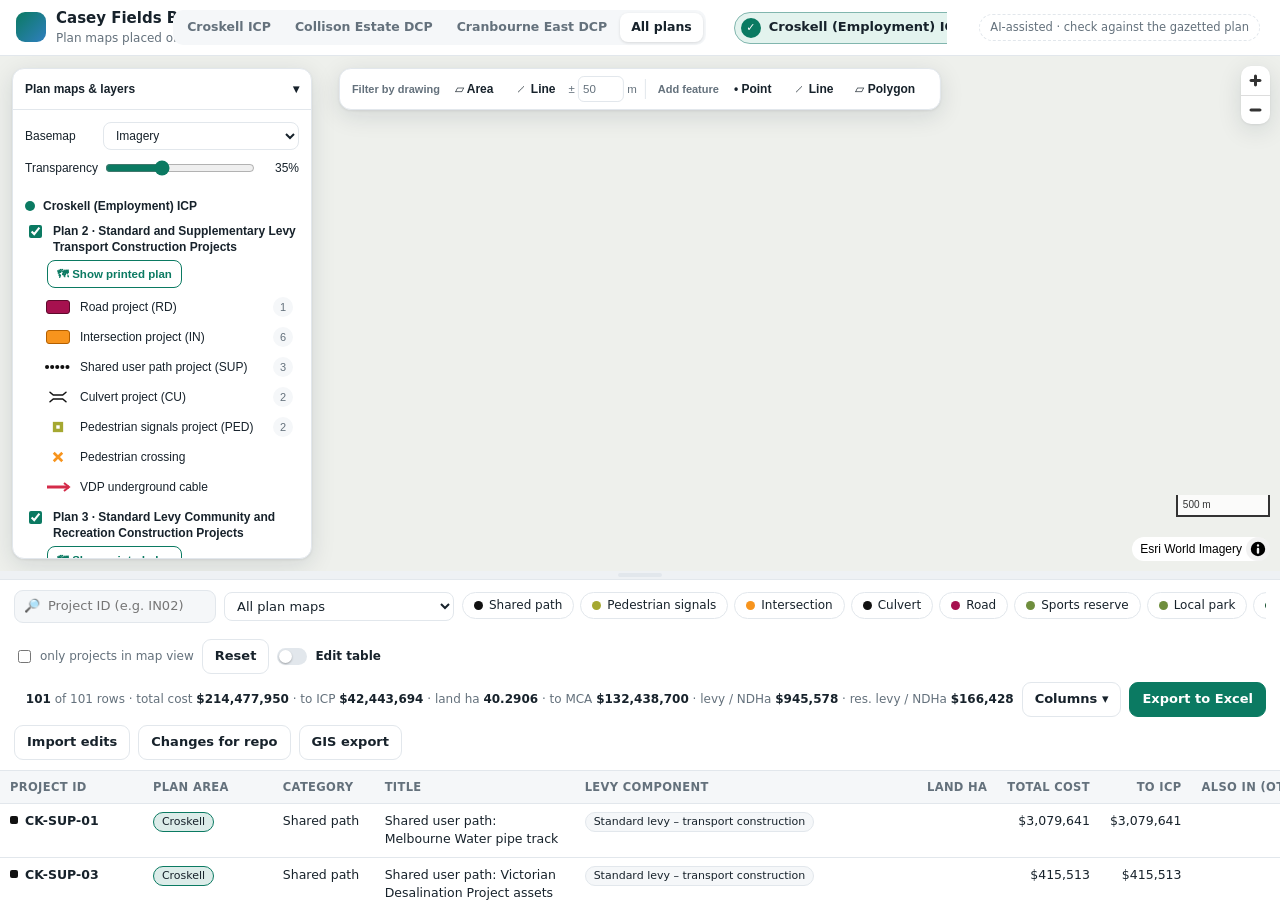
==== index.html @ d3251fd8 "Publish 467328dfe896e232217fe17256a6d4e05c3e0ce3" ====
<!doctype html>
<html lang="en"><head><meta charset="utf-8"><meta name="viewport" content="width=device-width, initial-scale=1">
<title>Casey Fields Boulevard Plans</title>
<link rel="stylesheet" href="common/vendor/maplibre-gl.css"><link rel="stylesheet" href="common/viewer.css">
</head><body>
<script src="common/vendor/maplibre-gl.js"></script><script src="common/vendor/glyphs.js"></script><script src="common/vendor/xlsx.full.min.js"></script><script src="common/vendor/turf.min.js"></script>
<script src="croskell/data.js"></script><script src="collison/data.js"></script><script src="cranbourneeast/data.js"></script><script src="common/viewer.js"></script>
</body></html>
---- common/vendor/maplibre-gl.css ----
.maplibregl-map{font:12px/20px Helvetica Neue,Arial,Helvetica,sans-serif;overflow:hidden;position:relative;-webkit-tap-highlight-color:rgb(0 0 0/0)}.maplibregl-canvas{left:0;position:absolute;top:0}.maplibregl-map:fullscreen{height:100%;width:100%}.maplibregl-ctrl-group button.maplibregl-ctrl-compass{touch-action:none}.maplibregl-canvas-container.maplibregl-interactive,.maplibregl-ctrl-group button.maplibregl-ctrl-compass{cursor:grab;-webkit-user-select:none;-moz-user-select:none;user-select:none}.maplibregl-canvas-container.maplibregl-interactive.maplibregl-track-pointer{cursor:pointer}.maplibregl-canvas-container.maplibregl-interactive:active,.maplibregl-ctrl-group button.maplibregl-ctrl-compass:active{cursor:grabbing}.maplibregl-canvas-container.maplibregl-touch-zoom-rotate,.maplibregl-canvas-container.maplibregl-touch-zoom-rotate .maplibregl-canvas{touch-action:pan-x pan-y}.maplibregl-canvas-container.maplibregl-touch-drag-pan,.maplibregl-canvas-container.maplibregl-touch-drag-pan .maplibregl-canvas{touch-action:pinch-zoom}.maplibregl-canvas-container.maplibregl-touch-zoom-rotate.maplibregl-touch-drag-pan,.maplibregl-canvas-container.maplibregl-touch-zoom-rotate.maplibregl-touch-drag-pan .maplibregl-canvas{touch-action:none}.maplibregl-canvas-container.maplibregl-touch-drag-pan.maplibregl-cooperative-gestures,.maplibregl-canvas-container.maplibregl-touch-drag-pan.maplibregl-cooperative-gestures .maplibregl-canvas{touch-action:pan-x pan-y}.maplibregl-ctrl-bottom-left,.maplibregl-ctrl-bottom-right,.maplibregl-ctrl-top-left,.maplibregl-ctrl-top-right{pointer-events:none;position:absolute;z-index:2}.maplibregl-ctrl-top-left{left:0;top:0}.maplibregl-ctrl-top-right{right:0;top:0}.maplibregl-ctrl-bottom-left{bottom:0;left:0}.maplibregl-ctrl-bottom-right{bottom:0;right:0}.maplibregl-ctrl{clear:both;pointer-events:auto;transform:translate(0)}.maplibregl-ctrl-top-left .maplibregl-ctrl{float:left;margin:10px 0 0 10px}.maplibregl-ctrl-top-right .maplibregl-ctrl{float:right;margin:10px 10px 0 0}.maplibregl-ctrl-bottom-left .maplibregl-ctrl{float:left;margin:0 0 10px 10px}.maplibregl-ctrl-bottom-right .maplibregl-ctrl{float:right;margin:0 10px 10px 0}.maplibregl-ctrl-group{background:#fff;border-radius:4px}.maplibregl-ctrl-group:not(:empty){box-shadow:0 0 0 2px rgba(0,0,0,.1)}@media (forced-colors:active){.maplibregl-ctrl-group:not(:empty){box-shadow:0 0 0 2px ButtonText}}.maplibregl-ctrl-group button{background-color:transparent;border:0;box-sizing:border-box;cursor:pointer;display:block;height:29px;outline:none;padding:0;width:29px}.maplibregl-ctrl-group button+button{border-top:1px solid #ddd}.maplibregl-ctrl button .maplibregl-ctrl-icon{background-position:50%;background-repeat:no-repeat;display:block;height:100%;width:100%}@media (forced-colors:active){.maplibregl-ctrl-icon{background-color:transparent}.maplibregl-ctrl-group button+button{border-top:1px solid ButtonText}}.maplibregl-ctrl button::-moz-focus-inner{border:0;padding:0}.maplibregl-ctrl-attrib-button:focus,.maplibregl-ctrl-group button:focus{box-shadow:0 0 2px 2px #0096ff}.maplibregl-ctrl button:disabled{cursor:not-allowed}.maplibregl-ctrl button:disabled .maplibregl-ctrl-icon{opacity:.25}.maplibregl-ctrl button:not(:disabled):hover{background-color:rgb(0 0 0/5%)}.maplibregl-ctrl-group button:focus:focus-visible{box-shadow:0 0 2px 2px #0096ff}.maplibregl-ctrl-group button:focus:not(:focus-visible){box-shadow:none}.maplibregl-ctrl-group button:focus:first-child{border-radius:4px 4px 0 0}.maplibregl-ctrl-group button:focus:last-child{border-radius:0 0 4px 4px}.maplibregl-ctrl-group button:focus:only-child{border-radius:inherit}.maplibregl-ctrl button.maplibregl-ctrl-zoom-out .maplibregl-ctrl-icon{background-image:url("data:image/svg+xml;charset=utf-8,%3Csvg xmlns='http://www.w3.org/2000/svg' width='29' height='29' fill='%23333' viewBox='0 0 29 29'%3E%3Cpath d='M10 13c-.75 0-1.5.75-1.5 1.5S9.25 16 10 16h9c.75 0 1.5-.75 1.5-1.5S19.75 13 19 13z'/%3E%3C/svg%3E")}.maplibregl-ctrl button.maplibregl-ctrl-zoom-in .maplibregl-ctrl-icon{background-image:url("data:image/svg+xml;charset=utf-8,%3Csvg xmlns='http://www.w3.org/2000/svg' width='29' height='29' fill='%23333' viewBox='0 0 29 29'%3E%3Cpath d='M14.5 8.5c-.75 0-1.5.75-1.5 1.5v3h-3c-.75 0-1.5.75-1.5 1.5S9.25 16 10 16h3v3c0 .75.75 1.5 1.5 1.5S16 19.75 16 19v-3h3c.75 0 1.5-.75 1.5-1.5S19.75 13 19 13h-3v-3c0-.75-.75-1.5-1.5-1.5'/%3E%3C/svg%3E")}@media (forced-colors:active){.maplibregl-ctrl button.maplibregl-ctrl-zoom-out .maplibregl-ctrl-icon{background-image:url("data:image/svg+xml;charset=utf-8,%3Csvg xmlns='http://www.w3.org/2000/svg' width='29' height='29' fill='%23fff' viewBox='0 0 29 29'%3E%3Cpath d='M10 13c-.75 0-1.5.75-1.5 1.5S9.25 16 10 16h9c.75 0 1.5-.75 1.5-1.5S19.75 13 19 13z'/%3E%3C/svg%3E")}.maplibregl-ctrl button.maplibregl-ctrl-zoom-in .maplibregl-ctrl-icon{background-image:url("data:image/svg+xml;charset=utf-8,%3Csvg xmlns='http://www.w3.org/2000/svg' width='29' height='29' fill='%23fff' viewBox='0 0 29 29'%3E%3Cpath d='M14.5 8.5c-.75 0-1.5.75-1.5 1.5v3h-3c-.75 0-1.5.75-1.5 1.5S9.25 16 10 16h3v3c0 .75.75 1.5 1.5 1.5S16 19.75 16 19v-3h3c.75 0 1.5-.75 1.5-1.5S19.75 13 19 13h-3v-3c0-.75-.75-1.5-1.5-1.5'/%3E%3C/svg%3E")}}@media (forced-colors:active) and (prefers-color-scheme:light){.maplibregl-ctrl button.maplibregl-ctrl-zoom-out .maplibregl-ctrl-icon{background-image:url("data:image/svg+xml;charset=utf-8,%3Csvg xmlns='http://www.w3.org/2000/svg' width='29' height='29' viewBox='0 0 29 29'%3E%3Cpath d='M10 13c-.75 0-1.5.75-1.5 1.5S9.25 16 10 16h9c.75 0 1.5-.75 1.5-1.5S19.75 13 19 13z'/%3E%3C/svg%3E")}.maplibregl-ctrl button.maplibregl-ctrl-zoom-in .maplibregl-ctrl-icon{background-image:url("data:image/svg+xml;charset=utf-8,%3Csvg xmlns='http://www.w3.org/2000/svg' width='29' height='29' viewBox='0 0 29 29'%3E%3Cpath d='M14.5 8.5c-.75 0-1.5.75-1.5 1.5v3h-3c-.75 0-1.5.75-1.5 1.5S9.25 16 10 16h3v3c0 .75.75 1.5 1.5 1.5S16 19.75 16 19v-3h3c.75 0 1.5-.75 1.5-1.5S19.75 13 19 13h-3v-3c0-.75-.75-1.5-1.5-1.5'/%3E%3C/svg%3E")}}.maplibregl-ctrl button.maplibregl-ctrl-fullscreen .maplibregl-ctrl-icon{background-image:url("data:image/svg+xml;charset=utf-8,%3Csvg xmlns='http://www.w3.org/2000/svg' width='29' height='29' fill='%23333' viewBox='0 0 29 29'%3E%3Cpath d='M24 16v5.5c0 1.75-.75 2.5-2.5 2.5H16v-1l3-1.5-4-5.5 1-1 5.5 4 1.5-3zM6 16l1.5 3 5.5-4 1 1-4 5.5 3 1.5v1H7.5C5.75 24 5 23.25 5 21.5V16zm7-11v1l-3 1.5 4 5.5-1 1-5.5-4L6 13H5V7.5C5 5.75 5.75 5 7.5 5zm11 2.5c0-1.75-.75-2.5-2.5-2.5H16v1l3 1.5-4 5.5 1 1 5.5-4 1.5 3h1z'/%3E%3C/svg%3E")}.maplibregl-ctrl button.maplibregl-ctrl-shrink .maplibregl-ctrl-icon{background-image:url("data:image/svg+xml;charset=utf-8,%3Csvg xmlns='http://www.w3.org/2000/svg' width='29' height='29' viewBox='0 0 29 29'%3E%3Cpath d='M18.5 16c-1.75 0-2.5.75-2.5 2.5V24h1l1.5-3 5.5 4 1-1-4-5.5 3-1.5v-1zM13 18.5c0-1.75-.75-2.5-2.5-2.5H5v1l3 1.5L4 24l1 1 5.5-4 1.5 3h1zm3-8c0 1.75.75 2.5 2.5 2.5H24v-1l-3-1.5L25 5l-1-1-5.5 4L17 5h-1zM10.5 13c1.75 0 2.5-.75 2.5-2.5V5h-1l-1.5 3L5 4 4 5l4 5.5L5 12v1z'/%3E%3C/svg%3E")}@media (forced-colors:active){.maplibregl-ctrl button.maplibregl-ctrl-fullscreen .maplibregl-ctrl-icon{background-image:url("data:image/svg+xml;charset=utf-8,%3Csvg xmlns='http://www.w3.org/2000/svg' width='29' height='29' fill='%23fff' viewBox='0 0 29 29'%3E%3Cpath d='M24 16v5.5c0 1.75-.75 2.5-2.5 2.5H16v-1l3-1.5-4-5.5 1-1 5.5 4 1.5-3zM6 16l1.5 3 5.5-4 1 1-4 5.5 3 1.5v1H7.5C5.75 24 5 23.25 5 21.5V16zm7-11v1l-3 1.5 4 5.5-1 1-5.5-4L6 13H5V7.5C5 5.75 5.75 5 7.5 5zm11 2.5c0-1.75-.75-2.5-2.5-2.5H16v1l3 1.5-4 5.5 1 1 5.5-4 1.5 3h1z'/%3E%3C/svg%3E")}.maplibregl-ctrl button.maplibregl-ctrl-shrink .maplibregl-ctrl-icon{background-image:url("data:image/svg+xml;charset=utf-8,%3Csvg xmlns='http://www.w3.org/2000/svg' width='29' height='29' fill='%23fff' viewBox='0 0 29 29'%3E%3Cpath d='M18.5 16c-1.75 0-2.5.75-2.5 2.5V24h1l1.5-3 5.5 4 1-1-4-5.5 3-1.5v-1zM13 18.5c0-1.75-.75-2.5-2.5-2.5H5v1l3 1.5L4 24l1 1 5.5-4 1.5 3h1zm3-8c0 1.75.75 2.5 2.5 2.5H24v-1l-3-1.5L25 5l-1-1-5.5 4L17 5h-1zM10.5 13c1.75 0 2.5-.75 2.5-2.5V5h-1l-1.5 3L5 4 4 5l4 5.5L5 12v1z'/%3E%3C/svg%3E")}}@media (forced-colors:active) and (prefers-color-scheme:light){.maplibregl-ctrl button.maplibregl-ctrl-fullscreen .maplibregl-ctrl-icon{background-image:url("data:image/svg+xml;charset=utf-8,%3Csvg xmlns='http://www.w3.org/2000/svg' width='29' height='29' viewBox='0 0 29 29'%3E%3Cpath d='M24 16v5.5c0 1.75-.75 2.5-2.5 2.5H16v-1l3-1.5-4-5.5 1-1 5.5 4 1.5-3zM6 16l1.5 3 5.5-4 1 1-4 5.5 3 1.5v1H7.5C5.75 24 5 23.25 5 21.5V16zm7-11v1l-3 1.5 4 5.5-1 1-5.5-4L6 13H5V7.5C5 5.75 5.75 5 7.5 5zm11 2.5c0-1.75-.75-2.5-2.5-2.5H16v1l3 1.5-4 5.5 1 1 5.5-4 1.5 3h1z'/%3E%3C/svg%3E")}.maplibregl-ctrl button.maplibregl-ctrl-shrink .maplibregl-ctrl-icon{background-image:url("data:image/svg+xml;charset=utf-8,%3Csvg xmlns='http://www.w3.org/2000/svg' width='29' height='29' viewBox='0 0 29 29'%3E%3Cpath d='M18.5 16c-1.75 0-2.5.75-2.5 2.5V24h1l1.5-3 5.5 4 1-1-4-5.5 3-1.5v-1zM13 18.5c0-1.75-.75-2.5-2.5-2.5H5v1l3 1.5L4 24l1 1 5.5-4 1.5 3h1zm3-8c0 1.75.75 2.5 2.5 2.5H24v-1l-3-1.5L25 5l-1-1-5.5 4L17 5h-1zM10.5 13c1.75 0 2.5-.75 2.5-2.5V5h-1l-1.5 3L5 4 4 5l4 5.5L5 12v1z'/%3E%3C/svg%3E")}}.maplibregl-ctrl button.maplibregl-ctrl-compass .maplibregl-ctrl-icon{background-image:url("data:image/svg+xml;charset=utf-8,%3Csvg xmlns='http://www.w3.org/2000/svg' width='29' height='29' fill='%23333' viewBox='0 0 29 29'%3E%3Cpath d='m10.5 14 4-8 4 8z'/%3E%3Cpath fill='%23ccc' d='m10.5 16 4 8 4-8z'/%3E%3C/svg%3E")}@media (forced-colors:active){.maplibregl-ctrl button.maplibregl-ctrl-compass .maplibregl-ctrl-icon{background-image:url("data:image/svg+xml;charset=utf-8,%3Csvg xmlns='http://www.w3.org/2000/svg' width='29' height='29' fill='%23fff' viewBox='0 0 29 29'%3E%3Cpath d='m10.5 14 4-8 4 8z'/%3E%3Cpath fill='%23ccc' d='m10.5 16 4 8 4-8z'/%3E%3C/svg%3E")}}@media (forced-colors:active) and (prefers-color-scheme:light){.maplibregl-ctrl button.maplibregl-ctrl-compass .maplibregl-ctrl-icon{background-image:url("data:image/svg+xml;charset=utf-8,%3Csvg xmlns='http://www.w3.org/2000/svg' width='29' height='29' viewBox='0 0 29 29'%3E%3Cpath d='m10.5 14 4-8 4 8z'/%3E%3Cpath fill='%23ccc' d='m10.5 16 4 8 4-8z'/%3E%3C/svg%3E")}}.maplibregl-ctrl button.maplibregl-ctrl-terrain .maplibregl-ctrl-icon{background-image:url("data:image/svg+xml;charset=utf-8,%3Csvg xmlns='http://www.w3.org/2000/svg' width='22' height='22' fill='%23333' viewBox='0 0 22 22'%3E%3Cpath d='m1.754 13.406 4.453-4.851 3.09 3.09 3.281 3.277.969-.969-3.309-3.312 3.844-4.121 6.148 6.886h1.082v-.855l-7.207-8.07-4.84 5.187L6.169 6.57l-5.48 5.965v.871ZM.688 16.844h20.625v1.375H.688Zm0 0'/%3E%3C/svg%3E")}.maplibregl-ctrl button.maplibregl-ctrl-terrain-enabled .maplibregl-ctrl-icon{background-image:url("data:image/svg+xml;charset=utf-8,%3Csvg xmlns='http://www.w3.org/2000/svg' width='22' height='22' fill='%2333b5e5' viewBox='0 0 22 22'%3E%3Cpath d='m1.754 13.406 4.453-4.851 3.09 3.09 3.281 3.277.969-.969-3.309-3.312 3.844-4.121 6.148 6.886h1.082v-.855l-7.207-8.07-4.84 5.187L6.169 6.57l-5.48 5.965v.871ZM.688 16.844h20.625v1.375H.688Zm0 0'/%3E%3C/svg%3E")}.maplibregl-ctrl button.maplibregl-ctrl-geolocate .maplibregl-ctrl-icon{background-image:url("data:image/svg+xml;charset=utf-8,%3Csvg xmlns='http://www.w3.org/2000/svg' width='29' height='29' fill='%23333' viewBox='0 0 20 20'%3E%3Cpath d='M10 4C9 4 9 5 9 5v.1A5 5 0 0 0 5.1 9H5s-1 0-1 1 1 1 1 1h.1A5 5 0 0 0 9 14.9v.1s0 1 1 1 1-1 1-1v-.1a5 5 0 0 0 3.9-3.9h.1s1 0 1-1-1-1-1-1h-.1A5 5 0 0 0 11 5.1V5s0-1-1-1m0 2.5a3.5 3.5 0 1 1 0 7 3.5 3.5 0 1 1 0-7'/%3E%3Ccircle cx='10' cy='10' r='2'/%3E%3C/svg%3E")}.maplibregl-ctrl button.maplibregl-ctrl-geolocate:disabled .maplibregl-ctrl-icon{background-image:url("data:image/svg+xml;charset=utf-8,%3Csvg xmlns='http://www.w3.org/2000/svg' width='29' height='29' fill='%23aaa' viewBox='0 0 20 20'%3E%3Cpath d='M10 4C9 4 9 5 9 5v.1A5 5 0 0 0 5.1 9H5s-1 0-1 1 1 1 1 1h.1A5 5 0 0 0 9 14.9v.1s0 1 1 1 1-1 1-1v-.1a5 5 0 0 0 3.9-3.9h.1s1 0 1-1-1-1-1-1h-.1A5 5 0 0 0 11 5.1V5s0-1-1-1m0 2.5a3.5 3.5 0 1 1 0 7 3.5 3.5 0 1 1 0-7'/%3E%3Ccircle cx='10' cy='10' r='2'/%3E%3Cpath fill='red' d='m14 5 1 1-9 9-1-1z'/%3E%3C/svg%3E")}.maplibregl-ctrl button.maplibregl-ctrl-geolocate.maplibregl-ctrl-geolocate-active .maplibregl-ctrl-icon{background-image:url("data:image/svg+xml;charset=utf-8,%3Csvg xmlns='http://www.w3.org/2000/svg' width='29' height='29' fill='%2333b5e5' viewBox='0 0 20 20'%3E%3Cpath d='M10 4C9 4 9 5 9 5v.1A5 5 0 0 0 5.1 9H5s-1 0-1 1 1 1 1 1h.1A5 5 0 0 0 9 14.9v.1s0 1 1 1 1-1 1-1v-.1a5 5 0 0 0 3.9-3.9h.1s1 0 1-1-1-1-1-1h-.1A5 5 0 0 0 11 5.1V5s0-1-1-1m0 2.5a3.5 3.5 0 1 1 0 7 3.5 3.5 0 1 1 0-7'/%3E%3Ccircle cx='10' cy='10' r='2'/%3E%3C/svg%3E")}.maplibregl-ctrl button.maplibregl-ctrl-geolocate.maplibregl-ctrl-geolocate-active-error .maplibregl-ctrl-icon{background-image:url("data:image/svg+xml;charset=utf-8,%3Csvg xmlns='http://www.w3.org/2000/svg' width='29' height='29' fill='%23e58978' viewBox='0 0 20 20'%3E%3Cpath d='M10 4C9 4 9 5 9 5v.1A5 5 0 0 0 5.1 9H5s-1 0-1 1 1 1 1 1h.1A5 5 0 0 0 9 14.9v.1s0 1 1 1 1-1 1-1v-.1a5 5 0 0 0 3.9-3.9h.1s1 0 1-1-1-1-1-1h-.1A5 5 0 0 0 11 5.1V5s0-1-1-1m0 2.5a3.5 3.5 0 1 1 0 7 3.5 3.5 0 1 1 0-7'/%3E%3Ccircle cx='10' cy='10' r='2'/%3E%3C/svg%3E")}.maplibregl-ctrl button.maplibregl-ctrl-geolocate.maplibregl-ctrl-geolocate-background .maplibregl-ctrl-icon{background-image:url("data:image/svg+xml;charset=utf-8,%3Csvg xmlns='http://www.w3.org/2000/svg' width='29' height='29' fill='%2333b5e5' viewBox='0 0 20 20'%3E%3Cpath d='M10 4C9 4 9 5 9 5v.1A5 5 0 0 0 5.1 9H5s-1 0-1 1 1 1 1 1h.1A5 5 0 0 0 9 14.9v.1s0 1 1 1 1-1 1-1v-.1a5 5 0 0 0 3.9-3.9h.1s1 0 1-1-1-1-1-1h-.1A5 5 0 0 0 11 5.1V5s0-1-1-1m0 2.5a3.5 3.5 0 1 1 0 7 3.5 3.5 0 1 1 0-7'/%3E%3C/svg%3E")}.maplibregl-ctrl button.maplibregl-ctrl-geolocate.maplibregl-ctrl-geolocate-background-error .maplibregl-ctrl-icon{background-image:url("data:image/svg+xml;charset=utf-8,%3Csvg xmlns='http://www.w3.org/2000/svg' width='29' height='29' fill='%23e54e33' viewBox='0 0 20 20'%3E%3Cpath d='M10 4C9 4 9 5 9 5v.1A5 5 0 0 0 5.1 9H5s-1 0-1 1 1 1 1 1h.1A5 5 0 0 0 9 14.9v.1s0 1 1 1 1-1 1-1v-.1a5 5 0 0 0 3.9-3.9h.1s1 0 1-1-1-1-1-1h-.1A5 5 0 0 0 11 5.1V5s0-1-1-1m0 2.5a3.5 3.5 0 1 1 0 7 3.5 3.5 0 1 1 0-7'/%3E%3C/svg%3E")}.maplibregl-ctrl button.maplibregl-ctrl-geolocate.maplibregl-ctrl-geolocate-waiting .maplibregl-ctrl-icon{animation:maplibregl-spin 2s linear infinite}@media (forced-colors:active){.maplibregl-ctrl button.maplibregl-ctrl-geolocate .maplibregl-ctrl-icon{background-image:url("data:image/svg+xml;charset=utf-8,%3Csvg xmlns='http://www.w3.org/2000/svg' width='29' height='29' fill='%23fff' viewBox='0 0 20 20'%3E%3Cpath d='M10 4C9 4 9 5 9 5v.1A5 5 0 0 0 5.1 9H5s-1 0-1 1 1 1 1 1h.1A5 5 0 0 0 9 14.9v.1s0 1 1 1 1-1 1-1v-.1a5 5 0 0 0 3.9-3.9h.1s1 0 1-1-1-1-1-1h-.1A5 5 0 0 0 11 5.1V5s0-1-1-1m0 2.5a3.5 3.5 0 1 1 0 7 3.5 3.5 0 1 1 0-7'/%3E%3Ccircle cx='10' cy='10' r='2'/%3E%3C/svg%3E")}.maplibregl-ctrl button.maplibregl-ctrl-geolocate:disabled .maplibregl-ctrl-icon{background-image:url("data:image/svg+xml;charset=utf-8,%3Csvg xmlns='http://www.w3.org/2000/svg' width='29' height='29' fill='%23999' viewBox='0 0 20 20'%3E%3Cpath d='M10 4C9 4 9 5 9 5v.1A5 5 0 0 0 5.1 9H5s-1 0-1 1 1 1 1 1h.1A5 5 0 0 0 9 14.9v.1s0 1 1 1 1-1 1-1v-.1a5 5 0 0 0 3.9-3.9h.1s1 0 1-1-1-1-1-1h-.1A5 5 0 0 0 11 5.1V5s0-1-1-1m0 2.5a3.5 3.5 0 1 1 0 7 3.5 3.5 0 1 1 0-7'/%3E%3Ccircle cx='10' cy='10' r='2'/%3E%3Cpath fill='red' d='m14 5 1 1-9 9-1-1z'/%3E%3C/svg%3E")}.maplibregl-ctrl button.maplibregl-ctrl-geolocate.maplibregl-ctrl-geolocate-active .maplibregl-ctrl-icon{background-image:url("data:image/svg+xml;charset=utf-8,%3Csvg xmlns='http://www.w3.org/2000/svg' width='29' height='29' fill='%2333b5e5' viewBox='0 0 20 20'%3E%3Cpath d='M10 4C9 4 9 5 9 5v.1A5 5 0 0 0 5.1 9H5s-1 0-1 1 1 1 1 1h.1A5 5 0 0 0 9 14.9v.1s0 1 1 1 1-1 1-1v-.1a5 5 0 0 0 3.9-3.9h.1s1 0 1-1-1-1-1-1h-.1A5 5 0 0 0 11 5.1V5s0-1-1-1m0 2.5a3.5 3.5 0 1 1 0 7 3.5 3.5 0 1 1 0-7'/%3E%3Ccircle cx='10' cy='10' r='2'/%3E%3C/svg%3E")}.maplibregl-ctrl button.maplibregl-ctrl-geolocate.maplibregl-ctrl-geolocate-active-error .maplibregl-ctrl-icon{background-image:url("data:image/svg+xml;charset=utf-8,%3Csvg xmlns='http://www.w3.org/2000/svg' width='29' height='29' fill='%23e58978' viewBox='0 0 20 20'%3E%3Cpath d='M10 4C9 4 9 5 9 5v.1A5 5 0 0 0 5.1 9H5s-1 0-1 1 1 1 1 1h.1A5 5 0 0 0 9 14.9v.1s0 1 1 1 1-1 1-1v-.1a5 5 0 0 0 3.9-3.9h.1s1 0 1-1-1-1-1-1h-.1A5 5 0 0 0 11 5.1V5s0-1-1-1m0 2.5a3.5 3.5 0 1 1 0 7 3.5 3.5 0 1 1 0-7'/%3E%3Ccircle cx='10' cy='10' r='2'/%3E%3C/svg%3E")}.maplibregl-ctrl button.maplibregl-ctrl-geolocate.maplibregl-ctrl-geolocate-background .maplibregl-ctrl-icon{background-image:url("data:image/svg+xml;charset=utf-8,%3Csvg xmlns='http://www.w3.org/2000/svg' width='29' height='29' fill='%2333b5e5' viewBox='0 0 20 20'%3E%3Cpath d='M10 4C9 4 9 5 9 5v.1A5 5 0 0 0 5.1 9H5s-1 0-1 1 1 1 1 1h.1A5 5 0 0 0 9 14.9v.1s0 1 1 1 1-1 1-1v-.1a5 5 0 0 0 3.9-3.9h.1s1 0 1-1-1-1-1-1h-.1A5 5 0 0 0 11 5.1V5s0-1-1-1m0 2.5a3.5 3.5 0 1 1 0 7 3.5 3.5 0 1 1 0-7'/%3E%3C/svg%3E")}.maplibregl-ctrl button.maplibregl-ctrl-geolocate.maplibregl-ctrl-geolocate-background-error .maplibregl-ctrl-icon{background-image:url("data:image/svg+xml;charset=utf-8,%3Csvg xmlns='http://www.w3.org/2000/svg' width='29' height='29' fill='%23e54e33' viewBox='0 0 20 20'%3E%3Cpath d='M10 4C9 4 9 5 9 5v.1A5 5 0 0 0 5.1 9H5s-1 0-1 1 1 1 1 1h.1A5 5 0 0 0 9 14.9v.1s0 1 1 1 1-1 1-1v-.1a5 5 0 0 0 3.9-3.9h.1s1 0 1-1-1-1-1-1h-.1A5 5 0 0 0 11 5.1V5s0-1-1-1m0 2.5a3.5 3.5 0 1 1 0 7 3.5 3.5 0 1 1 0-7'/%3E%3C/svg%3E")}}@media (forced-colors:active) and (prefers-color-scheme:light){.maplibregl-ctrl button.maplibregl-ctrl-geolocate .maplibregl-ctrl-icon{background-image:url("data:image/svg+xml;charset=utf-8,%3Csvg xmlns='http://www.w3.org/2000/svg' width='29' height='29' viewBox='0 0 20 20'%3E%3Cpath d='M10 4C9 4 9 5 9 5v.1A5 5 0 0 0 5.1 9H5s-1 0-1 1 1 1 1 1h.1A5 5 0 0 0 9 14.9v.1s0 1 1 1 1-1 1-1v-.1a5 5 0 0 0 3.9-3.9h.1s1 0 1-1-1-1-1-1h-.1A5 5 0 0 0 11 5.1V5s0-1-1-1m0 2.5a3.5 3.5 0 1 1 0 7 3.5 3.5 0 1 1 0-7'/%3E%3Ccircle cx='10' cy='10' r='2'/%3E%3C/svg%3E")}.maplibregl-ctrl button.maplibregl-ctrl-geolocate:disabled .maplibregl-ctrl-icon{background-image:url("data:image/svg+xml;charset=utf-8,%3Csvg xmlns='http://www.w3.org/2000/svg' width='29' height='29' fill='%23666' viewBox='0 0 20 20'%3E%3Cpath d='M10 4C9 4 9 5 9 5v.1A5 5 0 0 0 5.1 9H5s-1 0-1 1 1 1 1 1h.1A5 5 0 0 0 9 14.9v.1s0 1 1 1 1-1 1-1v-.1a5 5 0 0 0 3.9-3.9h.1s1 0 1-1-1-1-1-1h-.1A5 5 0 0 0 11 5.1V5s0-1-1-1m0 2.5a3.5 3.5 0 1 1 0 7 3.5 3.5 0 1 1 0-7'/%3E%3Ccircle cx='10' cy='10' r='2'/%3E%3Cpath fill='red' d='m14 5 1 1-9 9-1-1z'/%3E%3C/svg%3E")}}@keyframes maplibregl-spin{0%{transform:rotate(0deg)}to{transform:rotate(1turn)}}a.maplibregl-ctrl-logo{background-image:url("data:image/svg+xml;charset=utf-8,%3Csvg xmlns='http://www.w3.org/2000/svg' width='88' height='23' fill='none'%3E%3Cpath fill='%23000' fill-opacity='.4' fill-rule='evenodd' d='M17.408 16.796h-1.827l2.501-12.095h.198l3.324 6.533.988 2.19.988-2.19 3.258-6.533h.181l2.6 12.095h-1.81l-1.218-5.644-.362-1.71-.658 1.71-2.929 5.644h-.098l-2.914-5.644-.757-1.71-.345 1.71zm1.958-3.42-.726 3.663a1.255 1.255 0 0 1-1.232 1.011h-1.827a1.255 1.255 0 0 1-1.229-1.509l2.501-12.095a1.255 1.255 0 0 1 1.23-1.001h.197a1.25 1.25 0 0 1 1.12.685l3.19 6.273 3.125-6.263a1.25 1.25 0 0 1 1.123-.695h.181a1.255 1.255 0 0 1 1.227.991l1.443 6.71a5 5 0 0 1 .314-.787l.009-.016a4.6 4.6 0 0 1 1.777-1.887c.782-.46 1.668-.667 2.611-.667a4.6 4.6 0 0 1 1.7.32l.306.134c.21-.16.474-.256.759-.256h1.694a1.255 1.255 0 0 1 1.212.925 1.255 1.255 0 0 1 1.212-.925h1.711c.284 0 .545.094.755.252.613-.3 1.312-.45 2.075-.45 1.356 0 2.557.445 3.482 1.4q.47.48.763 1.064V4.701a1.255 1.255 0 0 1 1.255-1.255h1.86A1.255 1.255 0 0 1 54.44 4.7v9.194h2.217c.19 0 .37.043.532.118v-4.77c0-.356.147-.678.385-.906a2.42 2.42 0 0 1-.682-1.71c0-.665.267-1.253.735-1.7a2.45 2.45 0 0 1 1.722-.674 2.43 2.43 0 0 1 1.705.675q.318.302.504.683V4.7a1.255 1.255 0 0 1 1.255-1.255h1.744A1.255 1.255 0 0 1 65.812 4.7v3.335a4.8 4.8 0 0 1 1.526-.246c.938 0 1.817.214 2.59.69a4.47 4.47 0 0 1 1.67 1.743v-.98a1.255 1.255 0 0 1 1.256-1.256h1.777c.233 0 .451.064.639.174a3.4 3.4 0 0 1 1.567-.372c.346 0 .861.02 1.285.232a1.25 1.25 0 0 1 .689 1.004 4.7 4.7 0 0 1 .853-.588c.795-.44 1.675-.647 2.61-.647 1.385 0 2.65.39 3.525 1.396.836.938 1.168 2.173 1.168 3.528q-.001.515-.056 1.051a1.255 1.255 0 0 1-.947 1.09l.408.952a1.255 1.255 0 0 1-.477 1.552c-.418.268-.92.463-1.458.612-.613.171-1.304.244-2.049.244-1.06 0-2.043-.207-2.886-.698l-.015-.008c-.798-.48-1.419-1.135-1.818-1.963l-.004-.008a5.8 5.8 0 0 1-.548-2.512q0-.429.053-.843a1.3 1.3 0 0 1-.333-.086l-.166-.004c-.223 0-.426.062-.643.228-.03.024-.142.139-.142.59v3.883a1.255 1.255 0 0 1-1.256 1.256h-1.777a1.255 1.255 0 0 1-1.256-1.256V15.69l-.032.057a4.8 4.8 0 0 1-1.86 1.833 5.04 5.04 0 0 1-2.484.634 4.5 4.5 0 0 1-1.935-.424 1.25 1.25 0 0 1-.764.258h-1.71a1.255 1.255 0 0 1-1.256-1.255V7.687a2.4 2.4 0 0 1-.428.625c.253.23.412.561.412.93v7.553a1.255 1.255 0 0 1-1.256 1.255h-1.843a1.25 1.25 0 0 1-.894-.373c-.228.23-.544.373-.894.373H51.32a1.255 1.255 0 0 1-1.256-1.255v-1.251l-.061.117a4.7 4.7 0 0 1-1.782 1.884 4.77 4.77 0 0 1-2.485.67 5.6 5.6 0 0 1-1.485-.188l.009 2.764a1.255 1.255 0 0 1-1.255 1.259h-1.729a1.255 1.255 0 0 1-1.255-1.255v-3.537a1.255 1.255 0 0 1-1.167.793h-1.679a1.25 1.25 0 0 1-.77-.263 4.5 4.5 0 0 1-1.945.429c-.885 0-1.724-.21-2.495-.632l-.017-.01a5 5 0 0 1-1.081-.836 1.255 1.255 0 0 1-1.254 1.312h-1.81a1.255 1.255 0 0 1-1.228-.99l-.782-3.625-2.044 3.939a1.25 1.25 0 0 1-1.115.676h-.098a1.25 1.25 0 0 1-1.116-.68l-2.061-3.994zM35.92 16.63l.207-.114.223-.15q.493-.356.735-.785l.061-.118.033 1.332h1.678V9.242h-1.694l-.033 1.267q-.133-.329-.526-.658l-.032-.028a3.2 3.2 0 0 0-.668-.428l-.27-.12a3.3 3.3 0 0 0-1.235-.23q-1.136-.001-1.974.493a3.36 3.36 0 0 0-1.3 1.382q-.445.89-.444 2.074 0 1.2.51 2.107a3.8 3.8 0 0 0 1.382 1.381 3.9 3.9 0 0 0 1.893.477q.795 0 1.455-.33zm-2.789-5.38q-.576.675-.575 1.762 0 1.102.559 1.794.576.675 1.645.675a2.25 2.25 0 0 0 .934-.19 2.2 2.2 0 0 0 .468-.29l.178-.161a2.2 2.2 0 0 0 .397-.561q.244-.5.244-1.15v-.115q0-.708-.296-1.267l-.043-.077a2.2 2.2 0 0 0-.633-.709l-.13-.086-.047-.028a2.1 2.1 0 0 0-1.073-.285q-1.052 0-1.629.692zm2.316 2.706c.163-.17.28-.407.28-.83v-.114c0-.292-.06-.508-.15-.68a.96.96 0 0 0-.353-.389.85.85 0 0 0-.464-.127c-.4 0-.56.114-.664.239l-.01.012c-.148.174-.275.45-.275.945 0 .506.122.801.27.99.097.11.266.224.68.224.303 0 .504-.09.687-.269zm7.545 1.705a2.6 2.6 0 0 0 .331.423q.319.33.755.548l.173.074q.65.255 1.49.255 1.02 0 1.844-.493a3.45 3.45 0 0 0 1.316-1.4q.493-.904.493-2.089 0-1.909-.988-2.913-.988-1.02-2.584-1.02-.898 0-1.575.347a3 3 0 0 0-.415.262l-.199.166a3.4 3.4 0 0 0-.64.82V9.242h-1.712v11.553h1.729l-.017-5.134zm.53-1.138q.206.29.48.5l.155.11.053.034q.51.296 1.119.297 1.07 0 1.645-.675.577-.69.576-1.762 0-1.119-.576-1.777-.558-.675-1.645-.675-.435 0-.835.16a2 2 0 0 0-.284.136 2 2 0 0 0-.363.254 2.2 2.2 0 0 0-.46.569l-.082.162a2.6 2.6 0 0 0-.213 1.072v.115q0 .707.296 1.267l.135.211zm.964-.818a1.1 1.1 0 0 0 .367.385.94.94 0 0 0 .476.118c.423 0 .59-.117.687-.23.159-.194.28-.478.28-.95 0-.53-.133-.8-.266-.952l-.021-.025c-.078-.094-.231-.221-.68-.221a1 1 0 0 0-.503.135l-.012.007a.86.86 0 0 0-.335.343c-.073.133-.132.324-.132.614v.115a1.4 1.4 0 0 0 .14.66zm15.7-6.222q.347-.346.346-.856a1.05 1.05 0 0 0-.345-.79 1.18 1.18 0 0 0-.84-.329q-.51 0-.855.33a1.05 1.05 0 0 0-.346.79q0 .51.346.855.345.346.856.346.51 0 .839-.346zm4.337 9.314.033-1.332q.191.403.59.747l.098.081a4 4 0 0 0 .316.224l.223.122a3.2 3.2 0 0 0 1.44.322 3.8 3.8 0 0 0 1.875-.477 3.5 3.5 0 0 0 1.382-1.366q.527-.89.526-2.09 0-1.184-.444-2.073a3.24 3.24 0 0 0-1.283-1.399q-.823-.51-1.942-.51a3.5 3.5 0 0 0-1.527.344l-.086.043-.165.09a3 3 0 0 0-.33.214q-.432.315-.656.707a2 2 0 0 0-.099.198l.082-1.283V4.701h-1.744v12.095zm.473-2.509a2.5 2.5 0 0 0 .566.7q.117.098.245.18l.144.08a2.1 2.1 0 0 0 .975.232q1.07 0 1.645-.675.576-.69.576-1.778 0-1.102-.576-1.777-.56-.691-1.645-.692a2.2 2.2 0 0 0-1.015.235q-.22.113-.415.282l-.15.142a2.1 2.1 0 0 0-.42.594q-.223.479-.223 1.1v.115q0 .705.293 1.26zm2.616-.293c.157-.191.28-.479.28-.967 0-.51-.13-.79-.276-.961l-.021-.026c-.082-.1-.232-.225-.67-.225a.87.87 0 0 0-.681.279l-.012.011c-.154.155-.274.38-.274.807v.115c0 .285.057.499.144.669a1.1 1.1 0 0 0 .367.405c.137.082.28.123.455.123.423 0 .59-.118.686-.23zm8.266-3.013q.345-.13.724-.14l.069-.002q.493 0 .642.099l.247-1.794q-.196-.099-.717-.099a2.3 2.3 0 0 0-.545.063 2 2 0 0 0-.411.148 2.2 2.2 0 0 0-.4.249 2.5 2.5 0 0 0-.485.499 2.7 2.7 0 0 0-.32.581l-.05.137v-1.48h-1.778v7.553h1.777v-3.884q0-.546.159-.943a1.5 1.5 0 0 1 .466-.636 2.5 2.5 0 0 1 .399-.253 2 2 0 0 1 .224-.099zm9.784 2.656.05-.922q0-1.743-.856-2.698-.838-.97-2.584-.97-1.119-.001-2.007.493a3.46 3.46 0 0 0-1.4 1.382q-.493.906-.493 2.106 0 1.07.428 1.975.428.89 1.332 1.432.906.526 2.255.526.973 0 1.668-.185l.044-.012.135-.04q.613-.184.984-.421l-.542-1.267q-.3.162-.642.274l-.297.087q-.51.131-1.3.131-.954 0-1.497-.444a1.6 1.6 0 0 1-.192-.193q-.366-.44-.512-1.234l-.004-.021zm-5.427-1.256-.003.022h3.752v-.138q-.011-.727-.288-1.118a1 1 0 0 0-.156-.176q-.46-.428-1.316-.428-.986 0-1.494.604-.379.45-.494 1.234zm-27.053 2.77V4.7h-1.86v12.095h5.333V15.15zm7.103-5.908v7.553h-1.843V9.242h1.843z'/%3E%3Cpath fill='%23fff' d='m19.63 11.151-.757-1.71-.345 1.71-1.12 5.644h-1.827L18.083 4.7h.197l3.325 6.533.988 2.19.988-2.19L26.839 4.7h.181l2.6 12.095h-1.81l-1.218-5.644-.362-1.71-.658 1.71-2.93 5.644h-.098l-2.913-5.644zm14.836 5.81q-1.02 0-1.893-.478a3.8 3.8 0 0 1-1.381-1.382q-.51-.906-.51-2.106 0-1.185.444-2.074a3.36 3.36 0 0 1 1.3-1.382q.839-.494 1.974-.494a3.3 3.3 0 0 1 1.234.231 3.3 3.3 0 0 1 .97.575q.396.33.527.659l.033-1.267h1.694v7.553H37.18l-.033-1.332q-.279.593-1.02 1.053a3.17 3.17 0 0 1-1.662.444zm.296-1.482q.938 0 1.58-.642.642-.66.642-1.711v-.115q0-.708-.296-1.267a2.2 2.2 0 0 0-.807-.872 2.1 2.1 0 0 0-1.119-.313q-1.053 0-1.629.692-.575.675-.575 1.76 0 1.103.559 1.795.577.675 1.645.675zm6.521-6.237h1.711v1.4q.906-1.597 2.83-1.597 1.596 0 2.584 1.02.988 1.005.988 2.914 0 1.185-.493 2.09a3.46 3.46 0 0 1-1.316 1.399 3.5 3.5 0 0 1-1.844.493q-.954 0-1.662-.329a2.67 2.67 0 0 1-1.086-.97l.017 5.134h-1.728zm4.048 6.22q1.07 0 1.645-.674.577-.69.576-1.762 0-1.119-.576-1.777-.558-.675-1.645-.675-.592 0-1.12.296-.51.28-.822.823-.296.527-.296 1.234v.115q0 .708.296 1.267.313.543.823.855.51.296 1.119.297z'/%3E%3Cpath fill='%23e1e3e9' d='M51.325 4.7h1.86v10.45h3.473v1.646h-5.333zm7.12 4.542h1.843v7.553h-1.843zm.905-1.415a1.16 1.16 0 0 1-.856-.346 1.17 1.17 0 0 1-.346-.856 1.05 1.05 0 0 1 .346-.79q.346-.329.856-.329.494 0 .839.33a1.05 1.05 0 0 1 .345.79 1.16 1.16 0 0 1-.345.855q-.33.346-.84.346zm7.875 9.133a3.17 3.17 0 0 1-1.662-.444q-.723-.46-1.004-1.053l-.033 1.332h-1.71V4.701h1.743v4.657l-.082 1.283q.279-.658 1.086-1.119a3.5 3.5 0 0 1 1.778-.477q1.119 0 1.942.51a3.24 3.24 0 0 1 1.283 1.4q.445.888.444 2.072 0 1.201-.526 2.09a3.5 3.5 0 0 1-1.382 1.366 3.8 3.8 0 0 1-1.876.477zm-.296-1.481q1.069 0 1.645-.675.577-.69.577-1.778 0-1.102-.577-1.776-.56-.691-1.645-.692a2.12 2.12 0 0 0-1.58.659q-.642.641-.642 1.694v.115q0 .71.296 1.267a2.4 2.4 0 0 0 .807.872 2.1 2.1 0 0 0 1.119.313zm5.927-6.237h1.777v1.481q.263-.757.856-1.217a2.14 2.14 0 0 1 1.349-.46q.527 0 .724.098l-.247 1.794q-.149-.099-.642-.099-.774 0-1.416.494-.626.493-.626 1.58v3.883h-1.777V9.242zm9.534 7.718q-1.35 0-2.255-.526-.904-.543-1.332-1.432a4.6 4.6 0 0 1-.428-1.975q0-1.2.493-2.106a3.46 3.46 0 0 1 1.4-1.382q.889-.495 2.007-.494 1.744 0 2.584.97.855.956.856 2.7 0 .444-.05.92h-5.43q.18 1.005.708 1.45.542.443 1.497.443.79 0 1.3-.131a4 4 0 0 0 .938-.362l.542 1.267q-.411.263-1.119.46-.708.198-1.711.197zm1.596-4.558q.016-1.02-.444-1.432-.46-.428-1.316-.428-1.728 0-1.991 1.86z'/%3E%3Cpath d='M5.074 15.948a.484.657 0 0 0-.486.659v1.84a.484.657 0 0 0 .486.659h4.101a.484.657 0 0 0 .486-.659v-1.84a.484.657 0 0 0-.486-.659zm3.56 1.16H5.617v.838h3.017z' style='fill:%23fff;fill-rule:evenodd;stroke-width:1.03600001'/%3E%3Cg style='stroke-width:1.12603545'%3E%3Cpath d='M-9.408-1.416c-3.833-.025-7.056 2.912-7.08 6.615-.02 3.08 1.653 4.832 3.107 6.268.903.892 1.721 1.74 2.32 2.902l-.525-.004c-.543-.003-.992.304-1.24.639a1.87 1.87 0 0 0-.362 1.121l-.011 1.877c-.003.402.104.787.347 1.125.244.338.688.653 1.23.656l4.142.028c.542.003.99-.306 1.238-.641a1.87 1.87 0 0 0 .363-1.121l.012-1.875a1.87 1.87 0 0 0-.348-1.127c-.243-.338-.688-.653-1.23-.656l-.518-.004c.597-1.145 1.425-1.983 2.348-2.87 1.473-1.414 3.18-3.149 3.2-6.226-.016-3.59-2.923-6.684-6.993-6.707m-.006 1.1v.002c3.274.02 5.92 2.532 5.9 5.6-.017 2.706-1.39 4.026-2.863 5.44-1.034.994-2.118 2.033-2.814 3.633-.018.041-.052.055-.075.065q-.013.004-.02.01a.34.34 0 0 1-.226.084.34.34 0 0 1-.224-.086l-.092-.077c-.699-1.615-1.768-2.669-2.781-3.67-1.454-1.435-2.797-2.762-2.78-5.478.02-3.067 2.7-5.545 5.975-5.523m-.02 2.826c-1.62-.01-2.944 1.315-2.955 2.96-.01 1.646 1.295 2.988 2.916 2.999h.002c1.621.01 2.943-1.316 2.953-2.961.011-1.646-1.294-2.988-2.916-2.998m-.005 1.1c1.017.006 1.829.83 1.822 1.89s-.83 1.874-1.848 1.867c-1.018-.006-1.829-.83-1.822-1.89s.83-1.874 1.848-1.868m-2.155 11.857 4.14.025c.271.002.49.305.487.676l-.013 1.875c-.003.37-.224.67-.495.668l-4.14-.025c-.27-.002-.487-.306-.485-.676l.012-1.875c.003-.37.224-.67.494-.668' style='color:%23000;font-style:normal;font-variant:normal;font-weight:400;font-stretch:normal;font-size:medium;line-height:normal;font-family:sans-serif;font-variant-ligatures:normal;font-variant-position:normal;font-variant-caps:normal;font-variant-numeric:normal;font-variant-alternates:normal;font-feature-settings:normal;text-indent:0;text-align:start;text-decoration:none;text-decoration-line:none;text-decoration-style:solid;text-decoration-color:%23000;letter-spacing:normal;word-spacing:normal;text-transform:none;writing-mode:lr-tb;direction:ltr;text-orientation:mixed;dominant-baseline:auto;baseline-shift:baseline;text-anchor:start;white-space:normal;shape-padding:0;clip-rule:evenodd;display:inline;overflow:visible;visibility:visible;opacity:1;isolation:auto;mix-blend-mode:normal;color-interpolation:sRGB;color-interpolation-filters:linearRGB;solid-color:%23000;solid-opacity:1;vector-effect:none;fill:%23000;fill-opacity:.4;fill-rule:evenodd;stroke:none;stroke-width:2.47727823;stroke-linecap:butt;stroke-linejoin:miter;stroke-miterlimit:4;stroke-dasharray:none;stroke-dashoffset:0;stroke-opacity:1;color-rendering:auto;image-rendering:auto;shape-rendering:auto;text-rendering:auto' transform='translate(15.553 2.85)scale(.88807)'/%3E%3Cpath d='M-9.415-.316C-12.69-.338-15.37 2.14-15.39 5.207c-.017 2.716 1.326 4.041 2.78 5.477 1.013 1 2.081 2.055 2.78 3.67l.092.076a.34.34 0 0 0 .225.086.34.34 0 0 0 .227-.083l.019-.01c.022-.009.057-.024.074-.064.697-1.6 1.78-2.64 2.814-3.634 1.473-1.414 2.847-2.733 2.864-5.44.02-3.067-2.627-5.58-5.901-5.601m-.057 8.784c1.621.011 2.944-1.315 2.955-2.96.01-1.646-1.295-2.988-2.916-2.999-1.622-.01-2.945 1.315-2.955 2.96s1.295 2.989 2.916 3' style='clip-rule:evenodd;fill:%23e1e3e9;fill-opacity:1;fill-rule:evenodd;stroke:none;stroke-width:2.47727823;stroke-miterlimit:4;stroke-dasharray:none;stroke-opacity:.4' transform='translate(15.553 2.85)scale(.88807)'/%3E%3Cpath d='M-11.594 15.465c-.27-.002-.492.297-.494.668l-.012 1.876c-.003.371.214.673.485.675l4.14.027c.271.002.492-.298.495-.668l.012-1.877c.003-.37-.215-.672-.485-.674z' style='clip-rule:evenodd;fill:%23fff;fill-opacity:1;fill-rule:evenodd;stroke:none;stroke-width:2.47727823;stroke-miterlimit:4;stroke-dasharray:none;stroke-opacity:.4' transform='translate(15.553 2.85)scale(.88807)'/%3E%3C/g%3E%3C/svg%3E");background-repeat:no-repeat;cursor:pointer;display:block;height:23px;margin:0 0 -4px -4px;overflow:hidden;width:88px}a.maplibregl-ctrl-logo.maplibregl-compact{width:14px}@media (forced-colors:active){a.maplibregl-ctrl-logo{background-color:transparent;background-image:url("data:image/svg+xml;charset=utf-8,%3Csvg xmlns='http://www.w3.org/2000/svg' width='88' height='23' fill='none'%3E%3Cpath fill='%23000' fill-opacity='.4' fill-rule='evenodd' d='M17.408 16.796h-1.827l2.501-12.095h.198l3.324 6.533.988 2.19.988-2.19 3.258-6.533h.181l2.6 12.095h-1.81l-1.218-5.644-.362-1.71-.658 1.71-2.929 5.644h-.098l-2.914-5.644-.757-1.71-.345 1.71zm1.958-3.42-.726 3.663a1.255 1.255 0 0 1-1.232 1.011h-1.827a1.255 1.255 0 0 1-1.229-1.509l2.501-12.095a1.255 1.255 0 0 1 1.23-1.001h.197a1.25 1.25 0 0 1 1.12.685l3.19 6.273 3.125-6.263a1.25 1.25 0 0 1 1.123-.695h.181a1.255 1.255 0 0 1 1.227.991l1.443 6.71a5 5 0 0 1 .314-.787l.009-.016a4.6 4.6 0 0 1 1.777-1.887c.782-.46 1.668-.667 2.611-.667a4.6 4.6 0 0 1 1.7.32l.306.134c.21-.16.474-.256.759-.256h1.694a1.255 1.255 0 0 1 1.212.925 1.255 1.255 0 0 1 1.212-.925h1.711c.284 0 .545.094.755.252.613-.3 1.312-.45 2.075-.45 1.356 0 2.557.445 3.482 1.4q.47.48.763 1.064V4.701a1.255 1.255 0 0 1 1.255-1.255h1.86A1.255 1.255 0 0 1 54.44 4.7v9.194h2.217c.19 0 .37.043.532.118v-4.77c0-.356.147-.678.385-.906a2.42 2.42 0 0 1-.682-1.71c0-.665.267-1.253.735-1.7a2.45 2.45 0 0 1 1.722-.674 2.43 2.43 0 0 1 1.705.675q.318.302.504.683V4.7a1.255 1.255 0 0 1 1.255-1.255h1.744A1.255 1.255 0 0 1 65.812 4.7v3.335a4.8 4.8 0 0 1 1.526-.246c.938 0 1.817.214 2.59.69a4.47 4.47 0 0 1 1.67 1.743v-.98a1.255 1.255 0 0 1 1.256-1.256h1.777c.233 0 .451.064.639.174a3.4 3.4 0 0 1 1.567-.372c.346 0 .861.02 1.285.232a1.25 1.25 0 0 1 .689 1.004 4.7 4.7 0 0 1 .853-.588c.795-.44 1.675-.647 2.61-.647 1.385 0 2.65.39 3.525 1.396.836.938 1.168 2.173 1.168 3.528q-.001.515-.056 1.051a1.255 1.255 0 0 1-.947 1.09l.408.952a1.255 1.255 0 0 1-.477 1.552c-.418.268-.92.463-1.458.612-.613.171-1.304.244-2.049.244-1.06 0-2.043-.207-2.886-.698l-.015-.008c-.798-.48-1.419-1.135-1.818-1.963l-.004-.008a5.8 5.8 0 0 1-.548-2.512q0-.429.053-.843a1.3 1.3 0 0 1-.333-.086l-.166-.004c-.223 0-.426.062-.643.228-.03.024-.142.139-.142.59v3.883a1.255 1.255 0 0 1-1.256 1.256h-1.777a1.255 1.255 0 0 1-1.256-1.256V15.69l-.032.057a4.8 4.8 0 0 1-1.86 1.833 5.04 5.04 0 0 1-2.484.634 4.5 4.5 0 0 1-1.935-.424 1.25 1.25 0 0 1-.764.258h-1.71a1.255 1.255 0 0 1-1.256-1.255V7.687a2.4 2.4 0 0 1-.428.625c.253.23.412.561.412.93v7.553a1.255 1.255 0 0 1-1.256 1.255h-1.843a1.25 1.25 0 0 1-.894-.373c-.228.23-.544.373-.894.373H51.32a1.255 1.255 0 0 1-1.256-1.255v-1.251l-.061.117a4.7 4.7 0 0 1-1.782 1.884 4.77 4.77 0 0 1-2.485.67 5.6 5.6 0 0 1-1.485-.188l.009 2.764a1.255 1.255 0 0 1-1.255 1.259h-1.729a1.255 1.255 0 0 1-1.255-1.255v-3.537a1.255 1.255 0 0 1-1.167.793h-1.679a1.25 1.25 0 0 1-.77-.263 4.5 4.5 0 0 1-1.945.429c-.885 0-1.724-.21-2.495-.632l-.017-.01a5 5 0 0 1-1.081-.836 1.255 1.255 0 0 1-1.254 1.312h-1.81a1.255 1.255 0 0 1-1.228-.99l-.782-3.625-2.044 3.939a1.25 1.25 0 0 1-1.115.676h-.098a1.25 1.25 0 0 1-1.116-.68l-2.061-3.994zM35.92 16.63l.207-.114.223-.15q.493-.356.735-.785l.061-.118.033 1.332h1.678V9.242h-1.694l-.033 1.267q-.133-.329-.526-.658l-.032-.028a3.2 3.2 0 0 0-.668-.428l-.27-.12a3.3 3.3 0 0 0-1.235-.23q-1.136-.001-1.974.493a3.36 3.36 0 0 0-1.3 1.382q-.445.89-.444 2.074 0 1.2.51 2.107a3.8 3.8 0 0 0 1.382 1.381 3.9 3.9 0 0 0 1.893.477q.795 0 1.455-.33zm-2.789-5.38q-.576.675-.575 1.762 0 1.102.559 1.794.576.675 1.645.675a2.25 2.25 0 0 0 .934-.19 2.2 2.2 0 0 0 .468-.29l.178-.161a2.2 2.2 0 0 0 .397-.561q.244-.5.244-1.15v-.115q0-.708-.296-1.267l-.043-.077a2.2 2.2 0 0 0-.633-.709l-.13-.086-.047-.028a2.1 2.1 0 0 0-1.073-.285q-1.052 0-1.629.692zm2.316 2.706c.163-.17.28-.407.28-.83v-.114c0-.292-.06-.508-.15-.68a.96.96 0 0 0-.353-.389.85.85 0 0 0-.464-.127c-.4 0-.56.114-.664.239l-.01.012c-.148.174-.275.45-.275.945 0 .506.122.801.27.99.097.11.266.224.68.224.303 0 .504-.09.687-.269zm7.545 1.705a2.6 2.6 0 0 0 .331.423q.319.33.755.548l.173.074q.65.255 1.49.255 1.02 0 1.844-.493a3.45 3.45 0 0 0 1.316-1.4q.493-.904.493-2.089 0-1.909-.988-2.913-.988-1.02-2.584-1.02-.898 0-1.575.347a3 3 0 0 0-.415.262l-.199.166a3.4 3.4 0 0 0-.64.82V9.242h-1.712v11.553h1.729l-.017-5.134zm.53-1.138q.206.29.48.5l.155.11.053.034q.51.296 1.119.297 1.07 0 1.645-.675.577-.69.576-1.762 0-1.119-.576-1.777-.558-.675-1.645-.675-.435 0-.835.16a2 2 0 0 0-.284.136 2 2 0 0 0-.363.254 2.2 2.2 0 0 0-.46.569l-.082.162a2.6 2.6 0 0 0-.213 1.072v.115q0 .707.296 1.267l.135.211zm.964-.818a1.1 1.1 0 0 0 .367.385.94.94 0 0 0 .476.118c.423 0 .59-.117.687-.23.159-.194.28-.478.28-.95 0-.53-.133-.8-.266-.952l-.021-.025c-.078-.094-.231-.221-.68-.221a1 1 0 0 0-.503.135l-.012.007a.86.86 0 0 0-.335.343c-.073.133-.132.324-.132.614v.115a1.4 1.4 0 0 0 .14.66zm15.7-6.222q.347-.346.346-.856a1.05 1.05 0 0 0-.345-.79 1.18 1.18 0 0 0-.84-.329q-.51 0-.855.33a1.05 1.05 0 0 0-.346.79q0 .51.346.855.345.346.856.346.51 0 .839-.346zm4.337 9.314.033-1.332q.191.403.59.747l.098.081a4 4 0 0 0 .316.224l.223.122a3.2 3.2 0 0 0 1.44.322 3.8 3.8 0 0 0 1.875-.477 3.5 3.5 0 0 0 1.382-1.366q.527-.89.526-2.09 0-1.184-.444-2.073a3.24 3.24 0 0 0-1.283-1.399q-.823-.51-1.942-.51a3.5 3.5 0 0 0-1.527.344l-.086.043-.165.09a3 3 0 0 0-.33.214q-.432.315-.656.707a2 2 0 0 0-.099.198l.082-1.283V4.701h-1.744v12.095zm.473-2.509a2.5 2.5 0 0 0 .566.7q.117.098.245.18l.144.08a2.1 2.1 0 0 0 .975.232q1.07 0 1.645-.675.576-.69.576-1.778 0-1.102-.576-1.777-.56-.691-1.645-.692a2.2 2.2 0 0 0-1.015.235q-.22.113-.415.282l-.15.142a2.1 2.1 0 0 0-.42.594q-.223.479-.223 1.1v.115q0 .705.293 1.26zm2.616-.293c.157-.191.28-.479.28-.967 0-.51-.13-.79-.276-.961l-.021-.026c-.082-.1-.232-.225-.67-.225a.87.87 0 0 0-.681.279l-.012.011c-.154.155-.274.38-.274.807v.115c0 .285.057.499.144.669a1.1 1.1 0 0 0 .367.405c.137.082.28.123.455.123.423 0 .59-.118.686-.23zm8.266-3.013q.345-.13.724-.14l.069-.002q.493 0 .642.099l.247-1.794q-.196-.099-.717-.099a2.3 2.3 0 0 0-.545.063 2 2 0 0 0-.411.148 2.2 2.2 0 0 0-.4.249 2.5 2.5 0 0 0-.485.499 2.7 2.7 0 0 0-.32.581l-.05.137v-1.48h-1.778v7.553h1.777v-3.884q0-.546.159-.943a1.5 1.5 0 0 1 .466-.636 2.5 2.5 0 0 1 .399-.253 2 2 0 0 1 .224-.099zm9.784 2.656.05-.922q0-1.743-.856-2.698-.838-.97-2.584-.97-1.119-.001-2.007.493a3.46 3.46 0 0 0-1.4 1.382q-.493.906-.493 2.106 0 1.07.428 1.975.428.89 1.332 1.432.906.526 2.255.526.973 0 1.668-.185l.044-.012.135-.04q.613-.184.984-.421l-.542-1.267q-.3.162-.642.274l-.297.087q-.51.131-1.3.131-.954 0-1.497-.444a1.6 1.6 0 0 1-.192-.193q-.366-.44-.512-1.234l-.004-.021zm-5.427-1.256-.003.022h3.752v-.138q-.011-.727-.288-1.118a1 1 0 0 0-.156-.176q-.46-.428-1.316-.428-.986 0-1.494.604-.379.45-.494 1.234zm-27.053 2.77V4.7h-1.86v12.095h5.333V15.15zm7.103-5.908v7.553h-1.843V9.242h1.843z'/%3E%3Cpath fill='%23fff' d='m19.63 11.151-.757-1.71-.345 1.71-1.12 5.644h-1.827L18.083 4.7h.197l3.325 6.533.988 2.19.988-2.19L26.839 4.7h.181l2.6 12.095h-1.81l-1.218-5.644-.362-1.71-.658 1.71-2.93 5.644h-.098l-2.913-5.644zm14.836 5.81q-1.02 0-1.893-.478a3.8 3.8 0 0 1-1.381-1.382q-.51-.906-.51-2.106 0-1.185.444-2.074a3.36 3.36 0 0 1 1.3-1.382q.839-.494 1.974-.494a3.3 3.3 0 0 1 1.234.231 3.3 3.3 0 0 1 .97.575q.396.33.527.659l.033-1.267h1.694v7.553H37.18l-.033-1.332q-.279.593-1.02 1.053a3.17 3.17 0 0 1-1.662.444zm.296-1.482q.938 0 1.58-.642.642-.66.642-1.711v-.115q0-.708-.296-1.267a2.2 2.2 0 0 0-.807-.872 2.1 2.1 0 0 0-1.119-.313q-1.053 0-1.629.692-.575.675-.575 1.76 0 1.103.559 1.795.577.675 1.645.675zm6.521-6.237h1.711v1.4q.906-1.597 2.83-1.597 1.596 0 2.584 1.02.988 1.005.988 2.914 0 1.185-.493 2.09a3.46 3.46 0 0 1-1.316 1.399 3.5 3.5 0 0 1-1.844.493q-.954 0-1.662-.329a2.67 2.67 0 0 1-1.086-.97l.017 5.134h-1.728zm4.048 6.22q1.07 0 1.645-.674.577-.69.576-1.762 0-1.119-.576-1.777-.558-.675-1.645-.675-.592 0-1.12.296-.51.28-.822.823-.296.527-.296 1.234v.115q0 .708.296 1.267.313.543.823.855.51.296 1.119.297z'/%3E%3Cpath fill='%23e1e3e9' d='M51.325 4.7h1.86v10.45h3.473v1.646h-5.333zm7.12 4.542h1.843v7.553h-1.843zm.905-1.415a1.16 1.16 0 0 1-.856-.346 1.17 1.17 0 0 1-.346-.856 1.05 1.05 0 0 1 .346-.79q.346-.329.856-.329.494 0 .839.33a1.05 1.05 0 0 1 .345.79 1.16 1.16 0 0 1-.345.855q-.33.346-.84.346zm7.875 9.133a3.17 3.17 0 0 1-1.662-.444q-.723-.46-1.004-1.053l-.033 1.332h-1.71V4.701h1.743v4.657l-.082 1.283q.279-.658 1.086-1.119a3.5 3.5 0 0 1 1.778-.477q1.119 0 1.942.51a3.24 3.24 0 0 1 1.283 1.4q.445.888.444 2.072 0 1.201-.526 2.09a3.5 3.5 0 0 1-1.382 1.366 3.8 3.8 0 0 1-1.876.477zm-.296-1.481q1.069 0 1.645-.675.577-.69.577-1.778 0-1.102-.577-1.776-.56-.691-1.645-.692a2.12 2.12 0 0 0-1.58.659q-.642.641-.642 1.694v.115q0 .71.296 1.267a2.4 2.4 0 0 0 .807.872 2.1 2.1 0 0 0 1.119.313zm5.927-6.237h1.777v1.481q.263-.757.856-1.217a2.14 2.14 0 0 1 1.349-.46q.527 0 .724.098l-.247 1.794q-.149-.099-.642-.099-.774 0-1.416.494-.626.493-.626 1.58v3.883h-1.777V9.242zm9.534 7.718q-1.35 0-2.255-.526-.904-.543-1.332-1.432a4.6 4.6 0 0 1-.428-1.975q0-1.2.493-2.106a3.46 3.46 0 0 1 1.4-1.382q.889-.495 2.007-.494 1.744 0 2.584.97.855.956.856 2.7 0 .444-.05.92h-5.43q.18 1.005.708 1.45.542.443 1.497.443.79 0 1.3-.131a4 4 0 0 0 .938-.362l.542 1.267q-.411.263-1.119.46-.708.198-1.711.197zm1.596-4.558q.016-1.02-.444-1.432-.46-.428-1.316-.428-1.728 0-1.991 1.86z'/%3E%3Cpath d='M5.074 15.948a.484.657 0 0 0-.486.659v1.84a.484.657 0 0 0 .486.659h4.101a.484.657 0 0 0 .486-.659v-1.84a.484.657 0 0 0-.486-.659zm3.56 1.16H5.617v.838h3.017z' style='fill:%23fff;fill-rule:evenodd;stroke-width:1.03600001'/%3E%3Cg style='stroke-width:1.12603545'%3E%3Cpath d='M-9.408-1.416c-3.833-.025-7.056 2.912-7.08 6.615-.02 3.08 1.653 4.832 3.107 6.268.903.892 1.721 1.74 2.32 2.902l-.525-.004c-.543-.003-.992.304-1.24.639a1.87 1.87 0 0 0-.362 1.121l-.011 1.877c-.003.402.104.787.347 1.125.244.338.688.653 1.23.656l4.142.028c.542.003.99-.306 1.238-.641a1.87 1.87 0 0 0 .363-1.121l.012-1.875a1.87 1.87 0 0 0-.348-1.127c-.243-.338-.688-.653-1.23-.656l-.518-.004c.597-1.145 1.425-1.983 2.348-2.87 1.473-1.414 3.18-3.149 3.2-6.226-.016-3.59-2.923-6.684-6.993-6.707m-.006 1.1v.002c3.274.02 5.92 2.532 5.9 5.6-.017 2.706-1.39 4.026-2.863 5.44-1.034.994-2.118 2.033-2.814 3.633-.018.041-.052.055-.075.065q-.013.004-.02.01a.34.34 0 0 1-.226.084.34.34 0 0 1-.224-.086l-.092-.077c-.699-1.615-1.768-2.669-2.781-3.67-1.454-1.435-2.797-2.762-2.78-5.478.02-3.067 2.7-5.545 5.975-5.523m-.02 2.826c-1.62-.01-2.944 1.315-2.955 2.96-.01 1.646 1.295 2.988 2.916 2.999h.002c1.621.01 2.943-1.316 2.953-2.961.011-1.646-1.294-2.988-2.916-2.998m-.005 1.1c1.017.006 1.829.83 1.822 1.89s-.83 1.874-1.848 1.867c-1.018-.006-1.829-.83-1.822-1.89s.83-1.874 1.848-1.868m-2.155 11.857 4.14.025c.271.002.49.305.487.676l-.013 1.875c-.003.37-.224.67-.495.668l-4.14-.025c-.27-.002-.487-.306-.485-.676l.012-1.875c.003-.37.224-.67.494-.668' style='color:%23000;font-style:normal;font-variant:normal;font-weight:400;font-stretch:normal;font-size:medium;line-height:normal;font-family:sans-serif;font-variant-ligatures:normal;font-variant-position:normal;font-variant-caps:normal;font-variant-numeric:normal;font-variant-alternates:normal;font-feature-settings:normal;text-indent:0;text-align:start;text-decoration:none;text-decoration-line:none;text-decoration-style:solid;text-decoration-color:%23000;letter-spacing:normal;word-spacing:normal;text-transform:none;writing-mode:lr-tb;direction:ltr;text-orientation:mixed;dominant-baseline:auto;baseline-shift:baseline;text-anchor:start;white-space:normal;shape-padding:0;clip-rule:evenodd;display:inline;overflow:visible;visibility:visible;opacity:1;isolation:auto;mix-blend-mode:normal;color-interpolation:sRGB;color-interpolation-filters:linearRGB;solid-color:%23000;solid-opacity:1;vector-effect:none;fill:%23000;fill-opacity:.4;fill-rule:evenodd;stroke:none;stroke-width:2.47727823;stroke-linecap:butt;stroke-linejoin:miter;stroke-miterlimit:4;stroke-dasharray:none;stroke-dashoffset:0;stroke-opacity:1;color-rendering:auto;image-rendering:auto;shape-rendering:auto;text-rendering:auto' transform='translate(15.553 2.85)scale(.88807)'/%3E%3Cpath d='M-9.415-.316C-12.69-.338-15.37 2.14-15.39 5.207c-.017 2.716 1.326 4.041 2.78 5.477 1.013 1 2.081 2.055 2.78 3.67l.092.076a.34.34 0 0 0 .225.086.34.34 0 0 0 .227-.083l.019-.01c.022-.009.057-.024.074-.064.697-1.6 1.78-2.64 2.814-3.634 1.473-1.414 2.847-2.733 2.864-5.44.02-3.067-2.627-5.58-5.901-5.601m-.057 8.784c1.621.011 2.944-1.315 2.955-2.96.01-1.646-1.295-2.988-2.916-2.999-1.622-.01-2.945 1.315-2.955 2.96s1.295 2.989 2.916 3' style='clip-rule:evenodd;fill:%23e1e3e9;fill-opacity:1;fill-rule:evenodd;stroke:none;stroke-width:2.47727823;stroke-miterlimit:4;stroke-dasharray:none;stroke-opacity:.4' transform='translate(15.553 2.85)scale(.88807)'/%3E%3Cpath d='M-11.594 15.465c-.27-.002-.492.297-.494.668l-.012 1.876c-.003.371.214.673.485.675l4.14.027c.271.002.492-.298.495-.668l.012-1.877c.003-.37-.215-.672-.485-.674z' style='clip-rule:evenodd;fill:%23fff;fill-opacity:1;fill-rule:evenodd;stroke:none;stroke-width:2.47727823;stroke-miterlimit:4;stroke-dasharray:none;stroke-opacity:.4' transform='translate(15.553 2.85)scale(.88807)'/%3E%3C/g%3E%3C/svg%3E")}}@media (forced-colors:active) and (prefers-color-scheme:light){a.maplibregl-ctrl-logo{background-image:url("data:image/svg+xml;charset=utf-8,%3Csvg xmlns='http://www.w3.org/2000/svg' width='88' height='23' fill='none'%3E%3Cpath fill='%23000' fill-opacity='.4' fill-rule='evenodd' d='M17.408 16.796h-1.827l2.501-12.095h.198l3.324 6.533.988 2.19.988-2.19 3.258-6.533h.181l2.6 12.095h-1.81l-1.218-5.644-.362-1.71-.658 1.71-2.929 5.644h-.098l-2.914-5.644-.757-1.71-.345 1.71zm1.958-3.42-.726 3.663a1.255 1.255 0 0 1-1.232 1.011h-1.827a1.255 1.255 0 0 1-1.229-1.509l2.501-12.095a1.255 1.255 0 0 1 1.23-1.001h.197a1.25 1.25 0 0 1 1.12.685l3.19 6.273 3.125-6.263a1.25 1.25 0 0 1 1.123-.695h.181a1.255 1.255 0 0 1 1.227.991l1.443 6.71a5 5 0 0 1 .314-.787l.009-.016a4.6 4.6 0 0 1 1.777-1.887c.782-.46 1.668-.667 2.611-.667a4.6 4.6 0 0 1 1.7.32l.306.134c.21-.16.474-.256.759-.256h1.694a1.255 1.255 0 0 1 1.212.925 1.255 1.255 0 0 1 1.212-.925h1.711c.284 0 .545.094.755.252.613-.3 1.312-.45 2.075-.45 1.356 0 2.557.445 3.482 1.4q.47.48.763 1.064V4.701a1.255 1.255 0 0 1 1.255-1.255h1.86A1.255 1.255 0 0 1 54.44 4.7v9.194h2.217c.19 0 .37.043.532.118v-4.77c0-.356.147-.678.385-.906a2.42 2.42 0 0 1-.682-1.71c0-.665.267-1.253.735-1.7a2.45 2.45 0 0 1 1.722-.674 2.43 2.43 0 0 1 1.705.675q.318.302.504.683V4.7a1.255 1.255 0 0 1 1.255-1.255h1.744A1.255 1.255 0 0 1 65.812 4.7v3.335a4.8 4.8 0 0 1 1.526-.246c.938 0 1.817.214 2.59.69a4.47 4.47 0 0 1 1.67 1.743v-.98a1.255 1.255 0 0 1 1.256-1.256h1.777c.233 0 .451.064.639.174a3.4 3.4 0 0 1 1.567-.372c.346 0 .861.02 1.285.232a1.25 1.25 0 0 1 .689 1.004 4.7 4.7 0 0 1 .853-.588c.795-.44 1.675-.647 2.61-.647 1.385 0 2.65.39 3.525 1.396.836.938 1.168 2.173 1.168 3.528q-.001.515-.056 1.051a1.255 1.255 0 0 1-.947 1.09l.408.952a1.255 1.255 0 0 1-.477 1.552c-.418.268-.92.463-1.458.612-.613.171-1.304.244-2.049.244-1.06 0-2.043-.207-2.886-.698l-.015-.008c-.798-.48-1.419-1.135-1.818-1.963l-.004-.008a5.8 5.8 0 0 1-.548-2.512q0-.429.053-.843a1.3 1.3 0 0 1-.333-.086l-.166-.004c-.223 0-.426.062-.643.228-.03.024-.142.139-.142.59v3.883a1.255 1.255 0 0 1-1.256 1.256h-1.777a1.255 1.255 0 0 1-1.256-1.256V15.69l-.032.057a4.8 4.8 0 0 1-1.86 1.833 5.04 5.04 0 0 1-2.484.634 4.5 4.5 0 0 1-1.935-.424 1.25 1.25 0 0 1-.764.258h-1.71a1.255 1.255 0 0 1-1.256-1.255V7.687a2.4 2.4 0 0 1-.428.625c.253.23.412.561.412.93v7.553a1.255 1.255 0 0 1-1.256 1.255h-1.843a1.25 1.25 0 0 1-.894-.373c-.228.23-.544.373-.894.373H51.32a1.255 1.255 0 0 1-1.256-1.255v-1.251l-.061.117a4.7 4.7 0 0 1-1.782 1.884 4.77 4.77 0 0 1-2.485.67 5.6 5.6 0 0 1-1.485-.188l.009 2.764a1.255 1.255 0 0 1-1.255 1.259h-1.729a1.255 1.255 0 0 1-1.255-1.255v-3.537a1.255 1.255 0 0 1-1.167.793h-1.679a1.25 1.25 0 0 1-.77-.263 4.5 4.5 0 0 1-1.945.429c-.885 0-1.724-.21-2.495-.632l-.017-.01a5 5 0 0 1-1.081-.836 1.255 1.255 0 0 1-1.254 1.312h-1.81a1.255 1.255 0 0 1-1.228-.99l-.782-3.625-2.044 3.939a1.25 1.25 0 0 1-1.115.676h-.098a1.25 1.25 0 0 1-1.116-.68l-2.061-3.994zM35.92 16.63l.207-.114.223-.15q.493-.356.735-.785l.061-.118.033 1.332h1.678V9.242h-1.694l-.033 1.267q-.133-.329-.526-.658l-.032-.028a3.2 3.2 0 0 0-.668-.428l-.27-.12a3.3 3.3 0 0 0-1.235-.23q-1.136-.001-1.974.493a3.36 3.36 0 0 0-1.3 1.382q-.445.89-.444 2.074 0 1.2.51 2.107a3.8 3.8 0 0 0 1.382 1.381 3.9 3.9 0 0 0 1.893.477q.795 0 1.455-.33zm-2.789-5.38q-.576.675-.575 1.762 0 1.102.559 1.794.576.675 1.645.675a2.25 2.25 0 0 0 .934-.19 2.2 2.2 0 0 0 .468-.29l.178-.161a2.2 2.2 0 0 0 .397-.561q.244-.5.244-1.15v-.115q0-.708-.296-1.267l-.043-.077a2.2 2.2 0 0 0-.633-.709l-.13-.086-.047-.028a2.1 2.1 0 0 0-1.073-.285q-1.052 0-1.629.692zm2.316 2.706c.163-.17.28-.407.28-.83v-.114c0-.292-.06-.508-.15-.68a.96.96 0 0 0-.353-.389.85.85 0 0 0-.464-.127c-.4 0-.56.114-.664.239l-.01.012c-.148.174-.275.45-.275.945 0 .506.122.801.27.99.097.11.266.224.68.224.303 0 .504-.09.687-.269zm7.545 1.705a2.6 2.6 0 0 0 .331.423q.319.33.755.548l.173.074q.65.255 1.49.255 1.02 0 1.844-.493a3.45 3.45 0 0 0 1.316-1.4q.493-.904.493-2.089 0-1.909-.988-2.913-.988-1.02-2.584-1.02-.898 0-1.575.347a3 3 0 0 0-.415.262l-.199.166a3.4 3.4 0 0 0-.64.82V9.242h-1.712v11.553h1.729l-.017-5.134zm.53-1.138q.206.29.48.5l.155.11.053.034q.51.296 1.119.297 1.07 0 1.645-.675.577-.69.576-1.762 0-1.119-.576-1.777-.558-.675-1.645-.675-.435 0-.835.16a2 2 0 0 0-.284.136 2 2 0 0 0-.363.254 2.2 2.2 0 0 0-.46.569l-.082.162a2.6 2.6 0 0 0-.213 1.072v.115q0 .707.296 1.267l.135.211zm.964-.818a1.1 1.1 0 0 0 .367.385.94.94 0 0 0 .476.118c.423 0 .59-.117.687-.23.159-.194.28-.478.28-.95 0-.53-.133-.8-.266-.952l-.021-.025c-.078-.094-.231-.221-.68-.221a1 1 0 0 0-.503.135l-.012.007a.86.86 0 0 0-.335.343c-.073.133-.132.324-.132.614v.115a1.4 1.4 0 0 0 .14.66zm15.7-6.222q.347-.346.346-.856a1.05 1.05 0 0 0-.345-.79 1.18 1.18 0 0 0-.84-.329q-.51 0-.855.33a1.05 1.05 0 0 0-.346.79q0 .51.346.855.345.346.856.346.51 0 .839-.346zm4.337 9.314.033-1.332q.191.403.59.747l.098.081a4 4 0 0 0 .316.224l.223.122a3.2 3.2 0 0 0 1.44.322 3.8 3.8 0 0 0 1.875-.477 3.5 3.5 0 0 0 1.382-1.366q.527-.89.526-2.09 0-1.184-.444-2.073a3.24 3.24 0 0 0-1.283-1.399q-.823-.51-1.942-.51a3.5 3.5 0 0 0-1.527.344l-.086.043-.165.09a3 3 0 0 0-.33.214q-.432.315-.656.707a2 2 0 0 0-.099.198l.082-1.283V4.701h-1.744v12.095zm.473-2.509a2.5 2.5 0 0 0 .566.7q.117.098.245.18l.144.08a2.1 2.1 0 0 0 .975.232q1.07 0 1.645-.675.576-.69.576-1.778 0-1.102-.576-1.777-.56-.691-1.645-.692a2.2 2.2 0 0 0-1.015.235q-.22.113-.415.282l-.15.142a2.1 2.1 0 0 0-.42.594q-.223.479-.223 1.1v.115q0 .705.293 1.26zm2.616-.293c.157-.191.28-.479.28-.967 0-.51-.13-.79-.276-.961l-.021-.026c-.082-.1-.232-.225-.67-.225a.87.87 0 0 0-.681.279l-.012.011c-.154.155-.274.38-.274.807v.115c0 .285.057.499.144.669a1.1 1.1 0 0 0 .367.405c.137.082.28.123.455.123.423 0 .59-.118.686-.23zm8.266-3.013q.345-.13.724-.14l.069-.002q.493 0 .642.099l.247-1.794q-.196-.099-.717-.099a2.3 2.3 0 0 0-.545.063 2 2 0 0 0-.411.148 2.2 2.2 0 0 0-.4.249 2.5 2.5 0 0 0-.485.499 2.7 2.7 0 0 0-.32.581l-.05.137v-1.48h-1.778v7.553h1.777v-3.884q0-.546.159-.943a1.5 1.5 0 0 1 .466-.636 2.5 2.5 0 0 1 .399-.253 2 2 0 0 1 .224-.099zm9.784 2.656.05-.922q0-1.743-.856-2.698-.838-.97-2.584-.97-1.119-.001-2.007.493a3.46 3.46 0 0 0-1.4 1.382q-.493.906-.493 2.106 0 1.07.428 1.975.428.89 1.332 1.432.906.526 2.255.526.973 0 1.668-.185l.044-.012.135-.04q.613-.184.984-.421l-.542-1.267q-.3.162-.642.274l-.297.087q-.51.131-1.3.131-.954 0-1.497-.444a1.6 1.6 0 0 1-.192-.193q-.366-.44-.512-1.234l-.004-.021zm-5.427-1.256-.003.022h3.752v-.138q-.011-.727-.288-1.118a1 1 0 0 0-.156-.176q-.46-.428-1.316-.428-.986 0-1.494.604-.379.45-.494 1.234zm-27.053 2.77V4.7h-1.86v12.095h5.333V15.15zm7.103-5.908v7.553h-1.843V9.242h1.843z'/%3E%3Cpath fill='%23fff' d='m19.63 11.151-.757-1.71-.345 1.71-1.12 5.644h-1.827L18.083 4.7h.197l3.325 6.533.988 2.19.988-2.19L26.839 4.7h.181l2.6 12.095h-1.81l-1.218-5.644-.362-1.71-.658 1.71-2.93 5.644h-.098l-2.913-5.644zm14.836 5.81q-1.02 0-1.893-.478a3.8 3.8 0 0 1-1.381-1.382q-.51-.906-.51-2.106 0-1.185.444-2.074a3.36 3.36 0 0 1 1.3-1.382q.839-.494 1.974-.494a3.3 3.3 0 0 1 1.234.231 3.3 3.3 0 0 1 .97.575q.396.33.527.659l.033-1.267h1.694v7.553H37.18l-.033-1.332q-.279.593-1.02 1.053a3.17 3.17 0 0 1-1.662.444zm.296-1.482q.938 0 1.58-.642.642-.66.642-1.711v-.115q0-.708-.296-1.267a2.2 2.2 0 0 0-.807-.872 2.1 2.1 0 0 0-1.119-.313q-1.053 0-1.629.692-.575.675-.575 1.76 0 1.103.559 1.795.577.675 1.645.675zm6.521-6.237h1.711v1.4q.906-1.597 2.83-1.597 1.596 0 2.584 1.02.988 1.005.988 2.914 0 1.185-.493 2.09a3.46 3.46 0 0 1-1.316 1.399 3.5 3.5 0 0 1-1.844.493q-.954 0-1.662-.329a2.67 2.67 0 0 1-1.086-.97l.017 5.134h-1.728zm4.048 6.22q1.07 0 1.645-.674.577-.69.576-1.762 0-1.119-.576-1.777-.558-.675-1.645-.675-.592 0-1.12.296-.51.28-.822.823-.296.527-.296 1.234v.115q0 .708.296 1.267.313.543.823.855.51.296 1.119.297z'/%3E%3Cpath fill='%23e1e3e9' d='M51.325 4.7h1.86v10.45h3.473v1.646h-5.333zm7.12 4.542h1.843v7.553h-1.843zm.905-1.415a1.16 1.16 0 0 1-.856-.346 1.17 1.17 0 0 1-.346-.856 1.05 1.05 0 0 1 .346-.79q.346-.329.856-.329.494 0 .839.33a1.05 1.05 0 0 1 .345.79 1.16 1.16 0 0 1-.345.855q-.33.346-.84.346zm7.875 9.133a3.17 3.17 0 0 1-1.662-.444q-.723-.46-1.004-1.053l-.033 1.332h-1.71V4.701h1.743v4.657l-.082 1.283q.279-.658 1.086-1.119a3.5 3.5 0 0 1 1.778-.477q1.119 0 1.942.51a3.24 3.24 0 0 1 1.283 1.4q.445.888.444 2.072 0 1.201-.526 2.09a3.5 3.5 0 0 1-1.382 1.366 3.8 3.8 0 0 1-1.876.477zm-.296-1.481q1.069 0 1.645-.675.577-.69.577-1.778 0-1.102-.577-1.776-.56-.691-1.645-.692a2.12 2.12 0 0 0-1.58.659q-.642.641-.642 1.694v.115q0 .71.296 1.267a2.4 2.4 0 0 0 .807.872 2.1 2.1 0 0 0 1.119.313zm5.927-6.237h1.777v1.481q.263-.757.856-1.217a2.14 2.14 0 0 1 1.349-.46q.527 0 .724.098l-.247 1.794q-.149-.099-.642-.099-.774 0-1.416.494-.626.493-.626 1.58v3.883h-1.777V9.242zm9.534 7.718q-1.35 0-2.255-.526-.904-.543-1.332-1.432a4.6 4.6 0 0 1-.428-1.975q0-1.2.493-2.106a3.46 3.46 0 0 1 1.4-1.382q.889-.495 2.007-.494 1.744 0 2.584.97.855.956.856 2.7 0 .444-.05.92h-5.43q.18 1.005.708 1.45.542.443 1.497.443.79 0 1.3-.131a4 4 0 0 0 .938-.362l.542 1.267q-.411.263-1.119.46-.708.198-1.711.197zm1.596-4.558q.016-1.02-.444-1.432-.46-.428-1.316-.428-1.728 0-1.991 1.86z'/%3E%3Cpath d='M5.074 15.948a.484.657 0 0 0-.486.659v1.84a.484.657 0 0 0 .486.659h4.101a.484.657 0 0 0 .486-.659v-1.84a.484.657 0 0 0-.486-.659zm3.56 1.16H5.617v.838h3.017z' style='fill:%23fff;fill-rule:evenodd;stroke-width:1.03600001'/%3E%3Cg style='stroke-width:1.12603545'%3E%3Cpath d='M-9.408-1.416c-3.833-.025-7.056 2.912-7.08 6.615-.02 3.08 1.653 4.832 3.107 6.268.903.892 1.721 1.74 2.32 2.902l-.525-.004c-.543-.003-.992.304-1.24.639a1.87 1.87 0 0 0-.362 1.121l-.011 1.877c-.003.402.104.787.347 1.125.244.338.688.653 1.23.656l4.142.028c.542.003.99-.306 1.238-.641a1.87 1.87 0 0 0 .363-1.121l.012-1.875a1.87 1.87 0 0 0-.348-1.127c-.243-.338-.688-.653-1.23-.656l-.518-.004c.597-1.145 1.425-1.983 2.348-2.87 1.473-1.414 3.18-3.149 3.2-6.226-.016-3.59-2.923-6.684-6.993-6.707m-.006 1.1v.002c3.274.02 5.92 2.532 5.9 5.6-.017 2.706-1.39 4.026-2.863 5.44-1.034.994-2.118 2.033-2.814 3.633-.018.041-.052.055-.075.065q-.013.004-.02.01a.34.34 0 0 1-.226.084.34.34 0 0 1-.224-.086l-.092-.077c-.699-1.615-1.768-2.669-2.781-3.67-1.454-1.435-2.797-2.762-2.78-5.478.02-3.067 2.7-5.545 5.975-5.523m-.02 2.826c-1.62-.01-2.944 1.315-2.955 2.96-.01 1.646 1.295 2.988 2.916 2.999h.002c1.621.01 2.943-1.316 2.953-2.961.011-1.646-1.294-2.988-2.916-2.998m-.005 1.1c1.017.006 1.829.83 1.822 1.89s-.83 1.874-1.848 1.867c-1.018-.006-1.829-.83-1.822-1.89s.83-1.874 1.848-1.868m-2.155 11.857 4.14.025c.271.002.49.305.487.676l-.013 1.875c-.003.37-.224.67-.495.668l-4.14-.025c-.27-.002-.487-.306-.485-.676l.012-1.875c.003-.37.224-.67.494-.668' style='color:%23000;font-style:normal;font-variant:normal;font-weight:400;font-stretch:normal;font-size:medium;line-height:normal;font-family:sans-serif;font-variant-ligatures:normal;font-variant-position:normal;font-variant-caps:normal;font-variant-numeric:normal;font-variant-alternates:normal;font-feature-settings:normal;text-indent:0;text-align:start;text-decoration:none;text-decoration-line:none;text-decoration-style:solid;text-decoration-color:%23000;letter-spacing:normal;word-spacing:normal;text-transform:none;writing-mode:lr-tb;direction:ltr;text-orientation:mixed;dominant-baseline:auto;baseline-shift:baseline;text-anchor:start;white-space:normal;shape-padding:0;clip-rule:evenodd;display:inline;overflow:visible;visibility:visible;opacity:1;isolation:auto;mix-blend-mode:normal;color-interpolation:sRGB;color-interpolation-filters:linearRGB;solid-color:%23000;solid-opacity:1;vector-effect:none;fill:%23000;fill-opacity:.4;fill-rule:evenodd;stroke:none;stroke-width:2.47727823;stroke-linecap:butt;stroke-linejoin:miter;stroke-miterlimit:4;stroke-dasharray:none;stroke-dashoffset:0;stroke-opacity:1;color-rendering:auto;image-rendering:auto;shape-rendering:auto;text-rendering:auto' transform='translate(15.553 2.85)scale(.88807)'/%3E%3Cpath d='M-9.415-.316C-12.69-.338-15.37 2.14-15.39 5.207c-.017 2.716 1.326 4.041 2.78 5.477 1.013 1 2.081 2.055 2.78 3.67l.092.076a.34.34 0 0 0 .225.086.34.34 0 0 0 .227-.083l.019-.01c.022-.009.057-.024.074-.064.697-1.6 1.78-2.64 2.814-3.634 1.473-1.414 2.847-2.733 2.864-5.44.02-3.067-2.627-5.58-5.901-5.601m-.057 8.784c1.621.011 2.944-1.315 2.955-2.96.01-1.646-1.295-2.988-2.916-2.999-1.622-.01-2.945 1.315-2.955 2.96s1.295 2.989 2.916 3' style='clip-rule:evenodd;fill:%23e1e3e9;fill-opacity:1;fill-rule:evenodd;stroke:none;stroke-width:2.47727823;stroke-miterlimit:4;stroke-dasharray:none;stroke-opacity:.4' transform='translate(15.553 2.85)scale(.88807)'/%3E%3Cpath d='M-11.594 15.465c-.27-.002-.492.297-.494.668l-.012 1.876c-.003.371.214.673.485.675l4.14.027c.271.002.492-.298.495-.668l.012-1.877c.003-.37-.215-.672-.485-.674z' style='clip-rule:evenodd;fill:%23fff;fill-opacity:1;fill-rule:evenodd;stroke:none;stroke-width:2.47727823;stroke-miterlimit:4;stroke-dasharray:none;stroke-opacity:.4' transform='translate(15.553 2.85)scale(.88807)'/%3E%3C/g%3E%3C/svg%3E")}}.maplibregl-ctrl.maplibregl-ctrl-attrib{background-color:hsla(0,0%,100%,.5);margin:0;padding:0 5px}@media screen{.maplibregl-ctrl-attrib.maplibregl-compact{background-color:#fff;border-radius:12px;box-sizing:content-box;color:#000;margin:10px;min-height:20px;padding:2px 24px 2px 0;position:relative}.maplibregl-ctrl-attrib.maplibregl-compact-show{padding:2px 28px 2px 8px;visibility:visible}.maplibregl-ctrl-bottom-left>.maplibregl-ctrl-attrib.maplibregl-compact-show,.maplibregl-ctrl-top-left>.maplibregl-ctrl-attrib.maplibregl-compact-show{border-radius:12px;padding:2px 8px 2px 28px}.maplibregl-ctrl-attrib.maplibregl-compact .maplibregl-ctrl-attrib-inner{display:none}.maplibregl-ctrl-attrib-button{background-color:hsla(0,0%,100%,.5);background-image:url("data:image/svg+xml;charset=utf-8,%3Csvg xmlns='http://www.w3.org/2000/svg' width='24' height='24' fill-rule='evenodd' viewBox='0 0 20 20'%3E%3Cpath d='M4 10a6 6 0 1 0 12 0 6 6 0 1 0-12 0m5-3a1 1 0 1 0 2 0 1 1 0 1 0-2 0m0 3a1 1 0 1 1 2 0v3a1 1 0 1 1-2 0'/%3E%3C/svg%3E");border:0;border-radius:12px;box-sizing:border-box;cursor:pointer;display:none;height:24px;outline:none;position:absolute;right:0;top:0;width:24px}.maplibregl-ctrl-attrib summary.maplibregl-ctrl-attrib-button{-webkit-appearance:none;-moz-appearance:none;appearance:none;list-style:none}.maplibregl-ctrl-attrib summary.maplibregl-ctrl-attrib-button::-webkit-details-marker{display:none}.maplibregl-ctrl-bottom-left .maplibregl-ctrl-attrib-button,.maplibregl-ctrl-top-left .maplibregl-ctrl-attrib-button{left:0}.maplibregl-ctrl-attrib.maplibregl-compact .maplibregl-ctrl-attrib-button,.maplibregl-ctrl-attrib.maplibregl-compact-show .maplibregl-ctrl-attrib-inner{display:block}.maplibregl-ctrl-attrib.maplibregl-compact-show .maplibregl-ctrl-attrib-button{background-color:rgb(0 0 0/5%)}.maplibregl-ctrl-bottom-right>.maplibregl-ctrl-attrib.maplibregl-compact:after{bottom:0;right:0}.maplibregl-ctrl-top-right>.maplibregl-ctrl-attrib.maplibregl-compact:after{right:0;top:0}.maplibregl-ctrl-top-left>.maplibregl-ctrl-attrib.maplibregl-compact:after{left:0;top:0}.maplibregl-ctrl-bottom-left>.maplibregl-ctrl-attrib.maplibregl-compact:after{bottom:0;left:0}}@media screen and (forced-colors:active){.maplibregl-ctrl-attrib.maplibregl-compact:after{background-image:url("data:image/svg+xml;charset=utf-8,%3Csvg xmlns='http://www.w3.org/2000/svg' width='24' height='24' fill='%23fff' fill-rule='evenodd' viewBox='0 0 20 20'%3E%3Cpath d='M4 10a6 6 0 1 0 12 0 6 6 0 1 0-12 0m5-3a1 1 0 1 0 2 0 1 1 0 1 0-2 0m0 3a1 1 0 1 1 2 0v3a1 1 0 1 1-2 0'/%3E%3C/svg%3E")}}@media screen and (forced-colors:active) and (prefers-color-scheme:light){.maplibregl-ctrl-attrib.maplibregl-compact:after{background-image:url("data:image/svg+xml;charset=utf-8,%3Csvg xmlns='http://www.w3.org/2000/svg' width='24' height='24' fill-rule='evenodd' viewBox='0 0 20 20'%3E%3Cpath d='M4 10a6 6 0 1 0 12 0 6 6 0 1 0-12 0m5-3a1 1 0 1 0 2 0 1 1 0 1 0-2 0m0 3a1 1 0 1 1 2 0v3a1 1 0 1 1-2 0'/%3E%3C/svg%3E")}}.maplibregl-ctrl-attrib a{color:rgba(0,0,0,.75);text-decoration:none}.maplibregl-ctrl-attrib a:hover{color:inherit;text-decoration:underline}.maplibregl-attrib-empty{display:none}.maplibregl-ctrl-scale{background-color:hsla(0,0%,100%,.75);border:2px solid #333;border-top:#333;box-sizing:border-box;color:#333;font-size:10px;padding:0 5px}.maplibregl-popup{display:flex;left:0;pointer-events:none;position:absolute;top:0;will-change:transform}.maplibregl-popup-anchor-top,.maplibregl-popup-anchor-top-left,.maplibregl-popup-anchor-top-right{flex-direction:column}.maplibregl-popup-anchor-bottom,.maplibregl-popup-anchor-bottom-left,.maplibregl-popup-anchor-bottom-right{flex-direction:column-reverse}.maplibregl-popup-anchor-left{flex-direction:row}.maplibregl-popup-anchor-right{flex-direction:row-reverse}.maplibregl-popup-tip{border:10px solid transparent;height:0;width:0;z-index:1}.maplibregl-popup-anchor-top .maplibregl-popup-tip{align-self:center;border-bottom-color:#fff;border-top:none}.maplibregl-popup-anchor-top-left .maplibregl-popup-tip{align-self:flex-start;border-bottom-color:#fff;border-left:none;border-top:none}.maplibregl-popup-anchor-top-right .maplibregl-popup-tip{align-self:flex-end;border-bottom-color:#fff;border-right:none;border-top:none}.maplibregl-popup-anchor-bottom .maplibregl-popup-tip{align-self:center;border-bottom:none;border-top-color:#fff}.maplibregl-popup-anchor-bottom-left .maplibregl-popup-tip{align-self:flex-start;border-bottom:none;border-left:none;border-top-color:#fff}.maplibregl-popup-anchor-bottom-right .maplibregl-popup-tip{align-self:flex-end;border-bottom:none;border-right:none;border-top-color:#fff}.maplibregl-popup-anchor-left .maplibregl-popup-tip{align-self:center;border-left:none;border-right-color:#fff}.maplibregl-popup-anchor-right .maplibregl-popup-tip{align-self:center;border-left-color:#fff;border-right:none}.maplibregl-popup-close-button{background-color:transparent;border:0;border-radius:0 3px 0 0;cursor:pointer;position:absolute;right:0;top:0}.maplibregl-popup-close-button:hover{background-color:rgb(0 0 0/5%)}.maplibregl-popup-content{background:#fff;border-radius:3px;box-shadow:0 1px 2px rgba(0,0,0,.1);padding:15px 10px;pointer-events:auto;position:relative}.maplibregl-popup-anchor-top-left .maplibregl-popup-content{border-top-left-radius:0}.maplibregl-popup-anchor-top-right .maplibregl-popup-content{border-top-right-radius:0}.maplibregl-popup-anchor-bottom-left .maplibregl-popup-content{border-bottom-left-radius:0}.maplibregl-popup-anchor-bottom-right .maplibregl-popup-content{border-bottom-right-radius:0}.maplibregl-popup-track-pointer{display:none}.maplibregl-popup-track-pointer *{pointer-events:none;-webkit-user-select:none;-moz-user-select:none;user-select:none}.maplibregl-map:hover .maplibregl-popup-track-pointer{display:flex}.maplibregl-map:active .maplibregl-popup-track-pointer{display:none}.maplibregl-marker{left:0;position:absolute;top:0;transition:opacity .2s;will-change:transform}.maplibregl-user-location-dot,.maplibregl-user-location-dot:before{background-color:#1da1f2;border-radius:50%;height:15px;width:15px}.maplibregl-user-location-dot:before{animation:maplibregl-user-location-dot-pulse 2s infinite;content:"";position:absolute}.maplibregl-user-location-dot:after{border:2px solid #fff;border-radius:50%;box-shadow:0 0 3px rgba(0,0,0,.35);box-sizing:border-box;content:"";height:19px;left:-2px;position:absolute;top:-2px;width:19px}@keyframes maplibregl-user-location-dot-pulse{0%{opacity:1;transform:scale(1)}70%{opacity:0;transform:scale(3)}to{opacity:0;transform:scale(1)}}.maplibregl-user-location-dot-stale{background-color:#aaa}.maplibregl-user-location-dot-stale:after{display:none}.maplibregl-user-location-accuracy-circle{background-color:#1da1f233;border-radius:100%;height:1px;width:1px}.maplibregl-crosshair,.maplibregl-crosshair .maplibregl-interactive,.maplibregl-crosshair .maplibregl-interactive:active{cursor:crosshair}.maplibregl-boxzoom{background:#fff;border:2px dotted #202020;height:0;left:0;opacity:.5;position:absolute;top:0;width:0}.maplibregl-cooperative-gesture-screen{align-items:center;background:rgba(0,0,0,.4);color:#fff;display:flex;font-size:1.4em;inset:0;justify-content:center;line-height:1.2;opacity:0;padding:1rem;pointer-events:none;position:absolute;transition:opacity 1s ease 1s;z-index:99999}.maplibregl-cooperative-gesture-screen.maplibregl-show{opacity:1;transition:opacity .05s}.maplibregl-cooperative-gesture-screen .maplibregl-mobile-message{display:none}@media (hover:none),(width <= 480px){.maplibregl-cooperative-gesture-screen .maplibregl-desktop-message{display:none}.maplibregl-cooperative-gesture-screen .maplibregl-mobile-message{display:block}}.maplibregl-pseudo-fullscreen{height:100%!important;left:0!important;position:fixed!important;top:0!important;width:100%!important;z-index:99999}
---- common/viewer.css ----
:root{--bg:#eef1f4;--panel:#ffffff;--ink:#17222b;--muted:#64717c;--line:#e2e7ec;--soft:#f5f7f9;--accent:#0b7a62;--accent-soft:#e3f3ee;--sel:#ffb000;--hov:#2f7fbf;
  --shadow:0 6px 24px rgba(16,32,48,.12),0 1px 3px rgba(16,32,48,.08);--radius:12px;color-scheme:light}
@media (prefers-color-scheme:dark){:root:not([data-theme="light"]){--bg:#0f1418;--panel:#182027;--ink:#e7edf1;--muted:#9aa8b2;--line:#27333c;--soft:#1f2932;--accent:#3cc29d;--accent-soft:#16352d;color-scheme:dark}}
:root[data-theme="dark"]{--bg:#0f1418;--panel:#182027;--ink:#e7edf1;--muted:#9aa8b2;--line:#27333c;--soft:#1f2932;--accent:#3cc29d;--accent-soft:#16352d;color-scheme:dark}
*{box-sizing:border-box}
html,body{margin:0;height:100%;background:var(--bg);color:var(--ink);font:13px/1.45 Inter,system-ui,-apple-system,"Segoe UI",Roboto,Arial,sans-serif;overflow:hidden}
button,select,input{font:inherit;color:inherit}
.top{height:56px;display:flex;align-items:center;gap:16px;padding:0 16px;background:var(--panel);border-bottom:1px solid var(--line)}
.brand{display:flex;align-items:center;gap:10px;min-width:0}
.brand .logo{width:30px;height:30px;border-radius:9px;background:linear-gradient(135deg,var(--accent),#2f7fbf);flex:none}
.brand h1{font-size:15px;margin:0;font-weight:650;white-space:nowrap}
.brand p{margin:0;color:var(--muted);font-size:12px;white-space:nowrap;overflow:hidden;text-overflow:ellipsis}
.tabs{display:flex;gap:4px;background:var(--soft);padding:3px;border-radius:10px;margin-left:8px;overflow:auto}
.tabs button{border:0;background:transparent;padding:6px 12px;border-radius:8px;cursor:pointer;white-space:nowrap;color:var(--muted);font-weight:550}
.tabs button.on{background:var(--panel);color:var(--ink);box-shadow:0 1px 3px rgba(0,0,0,.12)}
.sp{flex:1}
.btn{border:1px solid var(--line);background:var(--panel);padding:7px 12px;border-radius:9px;cursor:pointer;font-weight:550;white-space:nowrap}
.btn:hover{background:var(--soft)}
.btn.primary{background:var(--accent);border-color:var(--accent);color:#fff}
.btn.primary:hover{filter:brightness(1.07)}
#wrap{display:flex;flex-direction:column;height:calc(100% - 56px)}
#map{position:relative;flex:1;min-height:160px}
.card{position:absolute;z-index:3;background:var(--panel);border:1px solid var(--line);border-radius:var(--radius);box-shadow:var(--shadow)}
#panel{top:12px;left:12px;width:280px;max-height:calc(100% - 24px);display:flex;flex-direction:column}
#panel .hd{display:flex;align-items:center;gap:8px;padding:10px 12px;border-bottom:1px solid var(--line);cursor:pointer;font-weight:650}
#panel .hd .chev{margin-left:auto;transition:transform .2s}
#panel.closed .bd{display:none}#panel.closed .hd{border-bottom:0}#panel.closed .hd .chev{transform:rotate(-90deg)}
#panel .bd{overflow:auto;padding:4px 12px 12px}
.sec{font-size:11px;text-transform:uppercase;letter-spacing:.06em;color:var(--muted);margin:12px 0 6px;font-weight:650}
.row{display:flex;align-items:center;gap:8px}
input[type=range]{accent-color:var(--accent);flex:1}
select{border:1px solid var(--line);background:var(--panel);border-radius:8px;padding:5px 8px}
.lyr{display:flex;align-items:center;gap:9px;padding:5px 6px;border-radius:8px;cursor:pointer;user-select:none}
.lyr:hover{background:var(--soft)}
.lyr.off{opacity:.42}
.lyr .sw{width:26px;height:16px;flex:none;display:flex;align-items:center;justify-content:center}
.lyr .n{margin-left:auto;font-size:11px;color:var(--muted);background:var(--soft);border-radius:10px;padding:0 7px}
.grp{font-size:12px;font-weight:650;margin:8px 0 2px}
.fit{font-size:11px;color:var(--muted);margin-top:4px}
#detail{top:12px;right:56px;width:340px;max-height:calc(100% - 24px);overflow:auto;padding:14px 16px;transition:opacity .15s,transform .15s}
#detail.hidden{opacity:0;transform:translateY(-6px);pointer-events:none}
#detail .x{position:absolute;top:8px;right:8px;border:0;background:var(--soft);border-radius:8px;width:26px;height:26px;cursor:pointer}
#detail .pid{display:inline-block;font-weight:700;font-size:12px;padding:2px 8px;border-radius:7px;color:#fff}
#detail h2{font-size:15px;margin:8px 0 2px}
#detail .desc{color:var(--muted);font-size:12.5px;margin-bottom:8px}
#detail dl{display:grid;grid-template-columns:auto 1fr;gap:3px 12px;margin:8px 0 0;padding-top:8px;border-top:1px solid var(--line)}
#detail dt{color:var(--muted)}#detail dd{margin:0;text-align:right;font-variant-numeric:tabular-nums}
#detail .actions{display:flex;gap:6px;margin-top:10px;flex-wrap:wrap}
#resizer{height:8px;cursor:ns-resize;background:var(--bg);position:relative;flex:none}
#resizer:after{content:"";position:absolute;left:50%;top:2px;width:44px;height:4px;margin-left:-22px;border-radius:3px;background:var(--line)}
#bottom{height:38%;min-height:110px;display:flex;flex-direction:column;background:var(--panel);border-top:1px solid var(--line);flex:none}
.toolbar{display:flex;align-items:center;gap:8px;padding:10px 14px;border-bottom:1px solid var(--line);flex-wrap:wrap}
.search{display:flex;align-items:center;gap:6px;border:1px solid var(--line);border-radius:9px;padding:5px 9px;background:var(--soft);min-width:200px}
.search input{border:0;background:transparent;outline:0;width:160px}
.chips{display:flex;gap:6px;flex-wrap:wrap}
.chip{border:1px solid var(--line);background:var(--panel);border-radius:999px;padding:4px 11px;cursor:pointer;font-size:12px;display:flex;align-items:center;gap:6px}
.chip .dot{width:9px;height:9px;border-radius:50%}
.chip.on{background:var(--accent-soft);border-color:var(--accent);color:var(--accent);font-weight:600}
.toggle{display:flex;align-items:center;gap:6px;font-size:12px;color:var(--muted);cursor:pointer}
.summary{margin-left:auto;color:var(--muted);font-size:12px}.summary b{color:var(--ink)}
.pop{position:relative}
.pop .menu{position:fixed;background:var(--panel);border:1px solid var(--line);border-radius:10px;box-shadow:var(--shadow);padding:8px;z-index:10;width:220px;display:none;max-height:320px;overflow:auto}
.pop.open .menu{display:block}
.menu label{display:flex;gap:8px;align-items:center;padding:4px 6px;border-radius:6px;cursor:pointer}.menu label:hover{background:var(--soft)}
#tablewrap{flex:1;overflow:auto}
table{border-collapse:separate;border-spacing:0;width:100%;font-size:12.5px}
thead th{position:sticky;top:0;background:var(--soft);text-align:left;padding:8px 10px;color:var(--muted);font-weight:600;font-size:11.5px;text-transform:uppercase;letter-spacing:.03em;border-bottom:1px solid var(--line);cursor:pointer;white-space:nowrap;z-index:1}
thead th.num{text-align:right}
td{padding:8px 10px;border-bottom:1px solid var(--line);vertical-align:top}
td.num{text-align:right;white-space:nowrap;font-variant-numeric:tabular-nums}
td.id{white-space:nowrap;font-weight:650}
td.id i{display:inline-block;width:8px;height:8px;border-radius:2px;margin-right:7px;vertical-align:1px}
tbody tr{cursor:pointer;transition:background .1s}
tbody tr:hover,tr.hov td{background:color-mix(in srgb,var(--hov) 9%,transparent)}
tr.sel td{background:color-mix(in srgb,var(--sel) 20%,transparent)!important}
tr.sel td:first-child{box-shadow:inset 3px 0 0 var(--sel)}
td.edit input{width:100%;min-width:110px;border:1px solid transparent;background:transparent;border-radius:6px;padding:3px 6px}
td.edit input:hover,td.edit input:focus{border-color:var(--line);background:var(--panel);outline:0}
.tag{display:inline-block;padding:1px 8px;border-radius:999px;font-size:11px;background:var(--soft);border:1px solid var(--line);white-space:nowrap}
.empty{padding:30px;text-align:center;color:var(--muted)}
.maplibregl-popup-content{background:var(--panel);color:var(--ink);padding:8px 11px;font-size:12px;border-radius:10px;box-shadow:var(--shadow)}
.maplibregl-popup-tip{display:none}
.maplibregl-ctrl-group{border-radius:10px!important;box-shadow:var(--shadow)!important}
@media (max-width:900px){.brand p,.tabs{display:none}#panel{width:220px}#detail{right:12px;width:calc(100% - 24px);top:auto;bottom:12px;max-height:50%}}
/* plan-area switches and grouped layer list */
.areas{display:flex;gap:6px;margin-left:12px;overflow:auto}
.area{display:flex;align-items:center;gap:8px;border:1px solid var(--line);background:var(--panel);border-radius:999px;padding:5px 12px 5px 6px;cursor:pointer;font-weight:600;white-space:nowrap;color:var(--muted)}
.area .tick{width:20px;height:20px;border-radius:50%;border:2px solid var(--c);display:flex;align-items:center;justify-content:center;font-size:11px;color:#fff}
.area.on{color:var(--ink);border-color:color-mix(in srgb,var(--accent) 45%,var(--line));background:var(--accent-soft)}
.area.on .tick{background:var(--c)}
.area .n{font-size:11px;background:var(--soft);border-radius:10px;padding:0 7px;color:var(--muted);font-weight:500}
.areahd{display:flex;align-items:center;gap:8px;font-weight:700;margin:14px 0 4px;padding-top:10px;border-top:1px solid var(--line)}
.areahd:first-child{border-top:0;padding-top:4px}
.dot{width:10px;height:10px;border-radius:50%;flex:none;display:inline-block}
.maphd{margin:8px 0 2px}
.pm{display:flex;gap:8px;align-items:flex-start;font-size:12px;font-weight:600;cursor:pointer;line-height:1.3}
.pm input{margin-top:1px;accent-color:var(--accent)}
.maphd .fit{margin-left:22px}
.lyr{margin-left:14px}
.atag{display:inline-block;padding:1px 8px;border-radius:999px;font-size:11px;white-space:nowrap;border:1px solid var(--c);color:var(--ink);background:color-mix(in srgb,var(--c) 14%,transparent)}
.dar{display:flex;align-items:center;gap:6px;font-size:11.5px;color:var(--muted);margin-bottom:8px;font-weight:600}
#panel{width:300px}
@media (max-width:900px){.areas .n{display:none}}

.toolbar{flex-wrap:wrap;row-gap:8px}
.toolbar .chips{flex:1 1 420px;min-width:0;flex-wrap:nowrap;overflow-x:auto;scrollbar-width:thin;padding-bottom:2px}
.toolbar .brk{flex-basis:100%;height:0}
.toggle{white-space:nowrap}
.toolbar .chip{flex:none}
#mapF{max-width:230px}
.summary{white-space:nowrap}
td:nth-child(4){min-width:200px;max-width:300px}


.lyr.dis{opacity:.28;cursor:default;pointer-events:none}
.printed{margin:5px 0 2px 22px;border:1px solid var(--accent);background:var(--panel);color:var(--accent)!important;font-weight:600;border-radius:8px;padding:3px 9px;font-size:11.5px;cursor:pointer;color:var(--muted)}
.printed:hover{border-color:var(--accent);color:var(--accent)}
.printed.on{background:var(--accent-soft);border-color:var(--accent);color:var(--accent);font-weight:600}

/* edit mode */
td.chg,td.chg input{background:color-mix(in srgb,#ffb000 16%,transparent)!important}
td.edit.num input{text-align:right}
body.editing td.edit input{border-color:var(--line);background:var(--panel)}
.switch{gap:8px;cursor:pointer;color:var(--ink);font-weight:600}
.switch input{display:none}
.switch .sl{width:30px;height:17px;border-radius:9px;background:var(--line);position:relative;transition:.15s;flex:none}
.switch .sl:after{content:"";position:absolute;width:13px;height:13px;border-radius:50%;background:#fff;top:2px;left:2px;transition:.15s;box-shadow:0 1px 2px rgba(0,0,0,.3)}
.switch input:checked+.sl{background:var(--accent)}.switch input:checked+.sl:after{left:15px}

/* drawing */
#drawbar{top:12px;left:50%;transform:translateX(-50%);display:flex;align-items:center;gap:4px;padding:5px 8px;flex-wrap:wrap;max-width:calc(100% - 440px)}
#drawbar .dl{font-size:11px;color:var(--muted);font-weight:600;margin:0 2px 0 4px}
#drawbar button{border:1px solid transparent;background:transparent;border-radius:7px;padding:4px 8px;cursor:pointer;font-weight:550}
#drawbar button:hover{background:var(--soft)}#drawbar button.on{background:#e0218a;color:#fff}
#drawbar .sep{width:1px;height:20px;background:var(--line);margin:0 4px}
#drawbar .buf{font-size:11.5px;color:var(--muted)}#drawbar .buf input{width:46px;border:1px solid var(--line);border-radius:6px;padding:2px 4px;background:var(--panel)}
#drawbar .hint{font-size:11.5px;color:#e0218a;margin-left:4px}
#shapechip{bottom:12px;left:50%;transform:translateX(-50%);padding:6px 6px 6px 12px;display:flex;gap:8px;align-items:center;border-color:#e0218a;font-weight:600}
#shapechip button{border:0;background:var(--soft);border-radius:6px;width:24px;height:24px;cursor:pointer}
#modal{position:fixed;inset:0;background:rgba(10,20,30,.35);z-index:50;display:flex;align-items:center;justify-content:center}
#modal .dlg{position:static;overflow-x:hidden;transform:none;width:min(620px,94vw);padding:18px 20px;max-height:90vh;overflow:auto}
#modal h2{margin:0 0 4px;font-size:16px}
#modal .grid{display:grid;grid-template-columns:minmax(0,1fr) minmax(0,1fr);gap:10px 14px;margin:12px 0}
#modal label{display:flex;flex-direction:column;gap:4px;font-size:12px;color:var(--muted);font-weight:600}
#modal label.w{grid-column:1/-1}
#modal input,#modal select{width:100%;min-width:0;box-sizing:border-box;border:1px solid var(--line);border-radius:8px;padding:7px 9px;background:var(--panel);color:var(--ink);font-weight:400}
#modal .actions{display:flex;gap:8px}
@media (max-width:1100px){#drawbar{left:12px;transform:none;top:auto;bottom:12px;max-width:calc(100% - 24px)}}
#shapechip[hidden]{display:none}

/* AI-use disclosure */
.aibadge{font-size:11.5px;color:var(--muted);border:1px dashed var(--line);border-radius:999px;padding:4px 10px;margin-right:4px;white-space:nowrap;cursor:help}
@media (max-width:900px){.aibadge{display:none}}

/* page tabs: one page per plan + all plans */
.pages{display:flex;gap:2px;margin-left:14px;background:var(--soft);border-radius:10px;padding:3px}
.pages a{padding:5px 11px;border-radius:8px;text-decoration:none;color:var(--muted);font-weight:600;font-size:12.5px;white-space:nowrap}
.pages a:hover{color:var(--ink)}.pages a.on{background:var(--panel);color:var(--ink);box-shadow:0 1px 3px rgba(0,0,0,.12)}
@media (max-width:1200px){.pages a{padding:5px 7px;font-size:11.5px}}

/* plan figures in edit mode: locked */
body.editing td.locked{color:var(--muted);background:repeating-linear-gradient(135deg,transparent 0 6px,rgba(0,0,0,.025) 6px 12px);cursor:not-allowed}
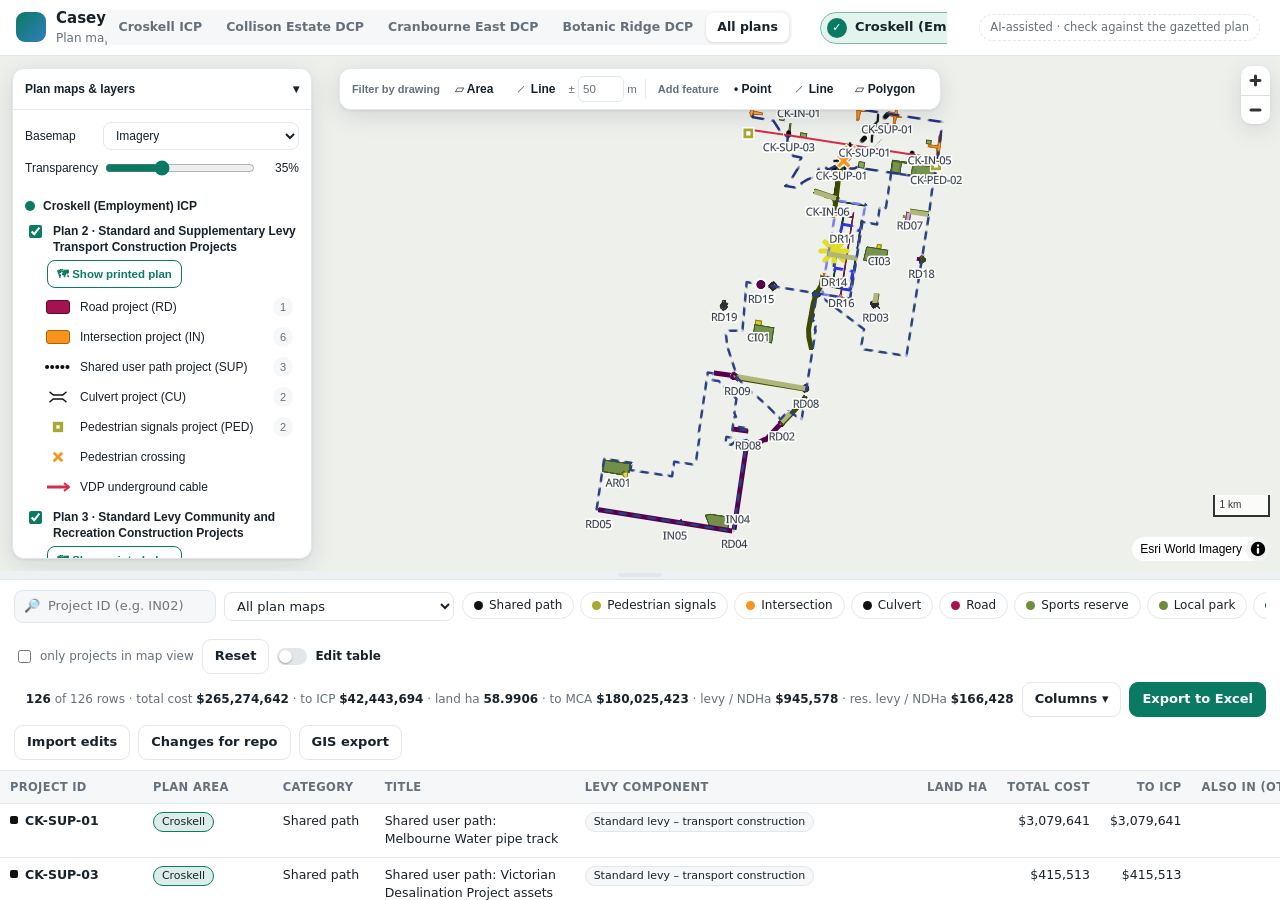
==== commit 0b31fcf4: "Publish 1a78fba4a1c1ec9ca9f50c85c328efb84b748d05" ====
--- a/index.html
+++ b/index.html
@@ -4,5 +4,5 @@
 <link rel="stylesheet" href="common/vendor/maplibre-gl.css"><link rel="stylesheet" href="common/viewer.css">
 </head><body>
 <script src="common/vendor/maplibre-gl.js"></script><script src="common/vendor/glyphs.js"></script><script src="common/vendor/xlsx.full.min.js"></script><script src="common/vendor/turf.min.js"></script>
-<script src="croskell/data.js"></script><script src="collison/data.js"></script><script src="cranbourneeast/data.js"></script><script src="common/viewer.js"></script>
+<script src="croskell/data.js"></script><script src="collison/data.js"></script><script src="cranbourneeast/data.js"></script><script src="botanicridge/data.js"></script><script src="common/viewer.js"></script>
 </body></html>
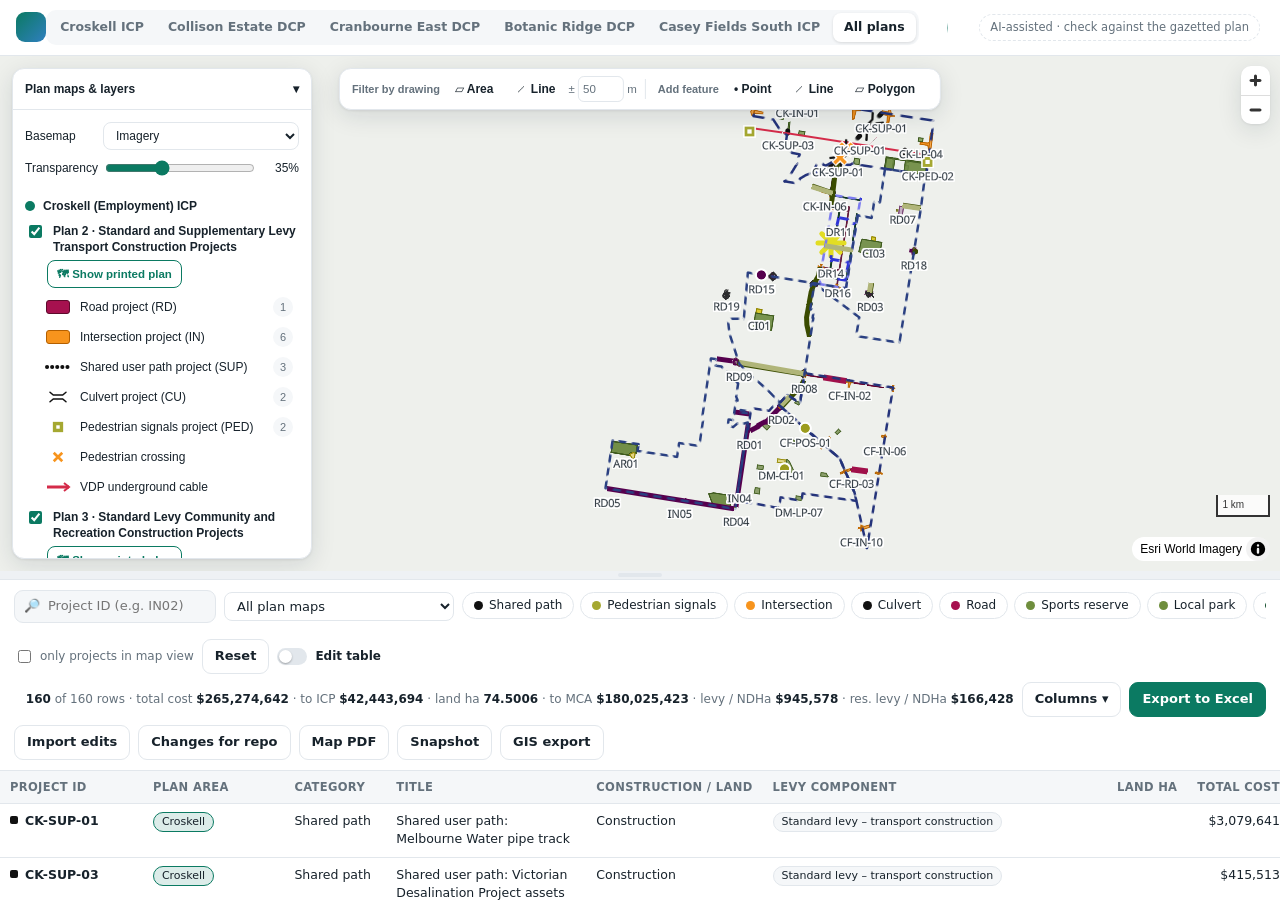
==== commit a6b3b9cc: "Publish 9b402ef04e9cbd1e9fc3dc45491a86fcce25cfe4" ====
--- a/index.html
+++ b/index.html
@@ -4,5 +4,5 @@
 <link rel="stylesheet" href="common/vendor/maplibre-gl.css"><link rel="stylesheet" href="common/viewer.css">
 </head><body>
 <script src="common/vendor/maplibre-gl.js"></script><script src="common/vendor/glyphs.js"></script><script src="common/vendor/xlsx.full.min.js"></script><script src="common/vendor/turf.min.js"></script>
-<script src="croskell/data.js"></script><script src="collison/data.js"></script><script src="cranbourneeast/data.js"></script><script src="botanicridge/data.js"></script><script src="common/viewer.js"></script>
+<script src="croskell/data.js"></script><script src="collison/data.js"></script><script src="cranbourneeast/data.js"></script><script src="botanicridge/data.js"></script><script src="caseyfieldssouth/data.js"></script><script src="common/viewer.js"></script>
 </body></html>
--- a/common/viewer.css
+++ b/common/viewer.css
@@ -131,11 +131,11 @@
 #drawbar{top:12px;left:50%;transform:translateX(-50%);display:flex;align-items:center;gap:4px;padding:5px 8px;flex-wrap:wrap;max-width:calc(100% - 440px)}
 #drawbar .dl{font-size:11px;color:var(--muted);font-weight:600;margin:0 2px 0 4px}
 #drawbar button{border:1px solid transparent;background:transparent;border-radius:7px;padding:4px 8px;cursor:pointer;font-weight:550}
-#drawbar button:hover{background:var(--soft)}#drawbar button.on{background:#e0218a;color:#fff}
+#drawbar button:hover{background:var(--soft)}#drawbar button.on{background:#00838f;color:#fff}
 #drawbar .sep{width:1px;height:20px;background:var(--line);margin:0 4px}
 #drawbar .buf{font-size:11.5px;color:var(--muted)}#drawbar .buf input{width:46px;border:1px solid var(--line);border-radius:6px;padding:2px 4px;background:var(--panel)}
-#drawbar .hint{font-size:11.5px;color:#e0218a;margin-left:4px}
-#shapechip{bottom:12px;left:50%;transform:translateX(-50%);padding:6px 6px 6px 12px;display:flex;gap:8px;align-items:center;border-color:#e0218a;font-weight:600}
+#drawbar .hint{font-size:11.5px;color:#00838f;margin-left:4px}
+#shapechip{bottom:12px;left:50%;transform:translateX(-50%);padding:6px 6px 6px 12px;display:flex;gap:8px;align-items:center;border-color:#00b8d4;box-shadow:0 0 0 1px #00b8d4;font-weight:600}
 #shapechip button{border:0;background:var(--soft);border-radius:6px;width:24px;height:24px;cursor:pointer}
 #modal{position:fixed;inset:0;background:rgba(10,20,30,.35);z-index:50;display:flex;align-items:center;justify-content:center}
 #modal .dlg{position:static;overflow-x:hidden;transform:none;width:min(620px,94vw);padding:18px 20px;max-height:90vh;overflow:auto}
@@ -160,3 +160,35 @@
 
 /* plan figures in edit mode: locked */
 body.editing td.locked{color:var(--muted);background:repeating-linear-gradient(135deg,transparent 0 6px,rgba(0,0,0,.025) 6px 12px);cursor:not-allowed}
+
+/* Snapshot files (read-only copies made with the Snapshot button) */
+body.snapshot .toggle.switch, body.snapshot #bUndo, body.snapshot #bImp, body.snapshot #bChg, body.snapshot #bSnap,
+body.snapshot #drawbar .sep, body.snapshot #drawbar .sep ~ .dl, body.snapshot #drawbar [data-d^="add:"]{display:none!important}
+.snapnote{font-size:12px;font-weight:600;color:#7a4b00;background:#fff4d6;border:1px solid #f0d48a;border-radius:999px;padding:4px 10px;white-space:nowrap}
+.snapbanner{position:absolute;left:50%;transform:translateX(-50%);bottom:56px;z-index:6;max-width:min(620px,90%);padding:8px 12px;font-size:13px;display:flex;gap:10px;align-items:center}
+
+/* Map PDF printout (built by the Map PDF button; shown only when printing) */
+#printout{display:none}
+@media print{
+  html,body{height:auto!important;overflow:visible!important;background:#fff!important}
+  body>*:not(#printout){display:none!important}
+  #printout{display:block;color:#17222b;font:8.5pt/1.3 system-ui,-apple-system,"Segoe UI",Roboto,Arial,sans-serif;-webkit-print-color-adjust:exact;print-color-adjust:exact}
+  .pp{box-sizing:border-box;display:flex;flex-direction:column;overflow:hidden;break-after:page;page-break-after:always}
+  .pp:last-child{break-after:auto;page-break-after:auto}
+  .ph{display:flex;justify-content:space-between;align-items:flex-end;border-bottom:1.2pt solid #17222b;padding-bottom:2mm;margin-bottom:3mm;height:14mm;box-sizing:border-box}
+  .ph h1{font-size:15pt;margin:0;line-height:1.15}.ph p{margin:1mm 0 0;color:#47555f;font-size:8.5pt}.ph .pr{text-align:right;font-size:8.5pt;color:#47555f}.ph .pr b{font-size:12pt;color:#17222b}
+  .pb{display:flex;gap:4mm;flex:none}
+  .mf{position:relative;border:.8pt solid #17222b;overflow:hidden;flex:none}.mf img{width:100%;height:100%;display:block;object-fit:cover}
+  .na{position:absolute;top:3mm;right:3mm;background:rgba(255,255,255,.88);border-radius:2mm;padding:1mm 1.5mm}
+  .sb{position:absolute;left:3mm;bottom:3mm;background:rgba(255,255,255,.9);border-radius:1.5mm;padding:1.5mm 2.5mm;font-size:7.5pt;display:flex;flex-wrap:wrap;align-items:center;max-width:70%}
+  .sb .bar{height:1.6mm;flex:none;border:.6pt solid #17222b;background:repeating-linear-gradient(90deg,#17222b 0 25%,#fff 25% 50%);flex-basis:auto;margin-right:100%}
+  .sb span{font-size:7pt}.sb em{flex-basis:100%;font-style:normal;color:#47555f;font-size:7pt;margin-top:.5mm}
+  .ps{flex:none;overflow:hidden;font-size:7.8pt;box-sizing:border-box;border-left:.6pt solid #c8d0d6;padding-left:3mm}
+  .ps h3{font-size:9pt;margin:0 0 1.5mm;padding-top:1mm}.ps h3+*{margin-top:0}.ps p{margin:0 0 2mm}
+  .lg{display:flex;align-items:center;gap:2mm;margin:0 0 1.3mm}.lg .sw{flex:none;width:9mm;display:flex;justify-content:center}
+  .pj{margin:0 0 1.6mm;break-inside:avoid}.pj span{color:#47555f;font-size:7.2pt}.see{color:#47555f;font-size:7.2pt}
+  .pf{margin-top:auto;border-top:.6pt solid #c8d0d6;padding-top:1.5mm;font-size:6.6pt;color:#47555f}.pf p{margin:0 0 .8mm}
+  .pt{border-collapse:collapse;width:100%;font-size:7.8pt}.pt th{background:#e9eef1;text-align:left;padding:1.4mm 1.6mm;border-bottom:.8pt solid #17222b}
+  .pt td{padding:1.3mm 1.6mm;border-bottom:.4pt solid #d6dde2;vertical-align:top}.pt .n{text-align:right;white-space:nowrap}.pt .rid{font-size:6.8pt;color:#47555f}
+  .nt{font-size:7.8pt;margin-top:3mm}.nt p{margin:0 0 1.5mm}
+}
